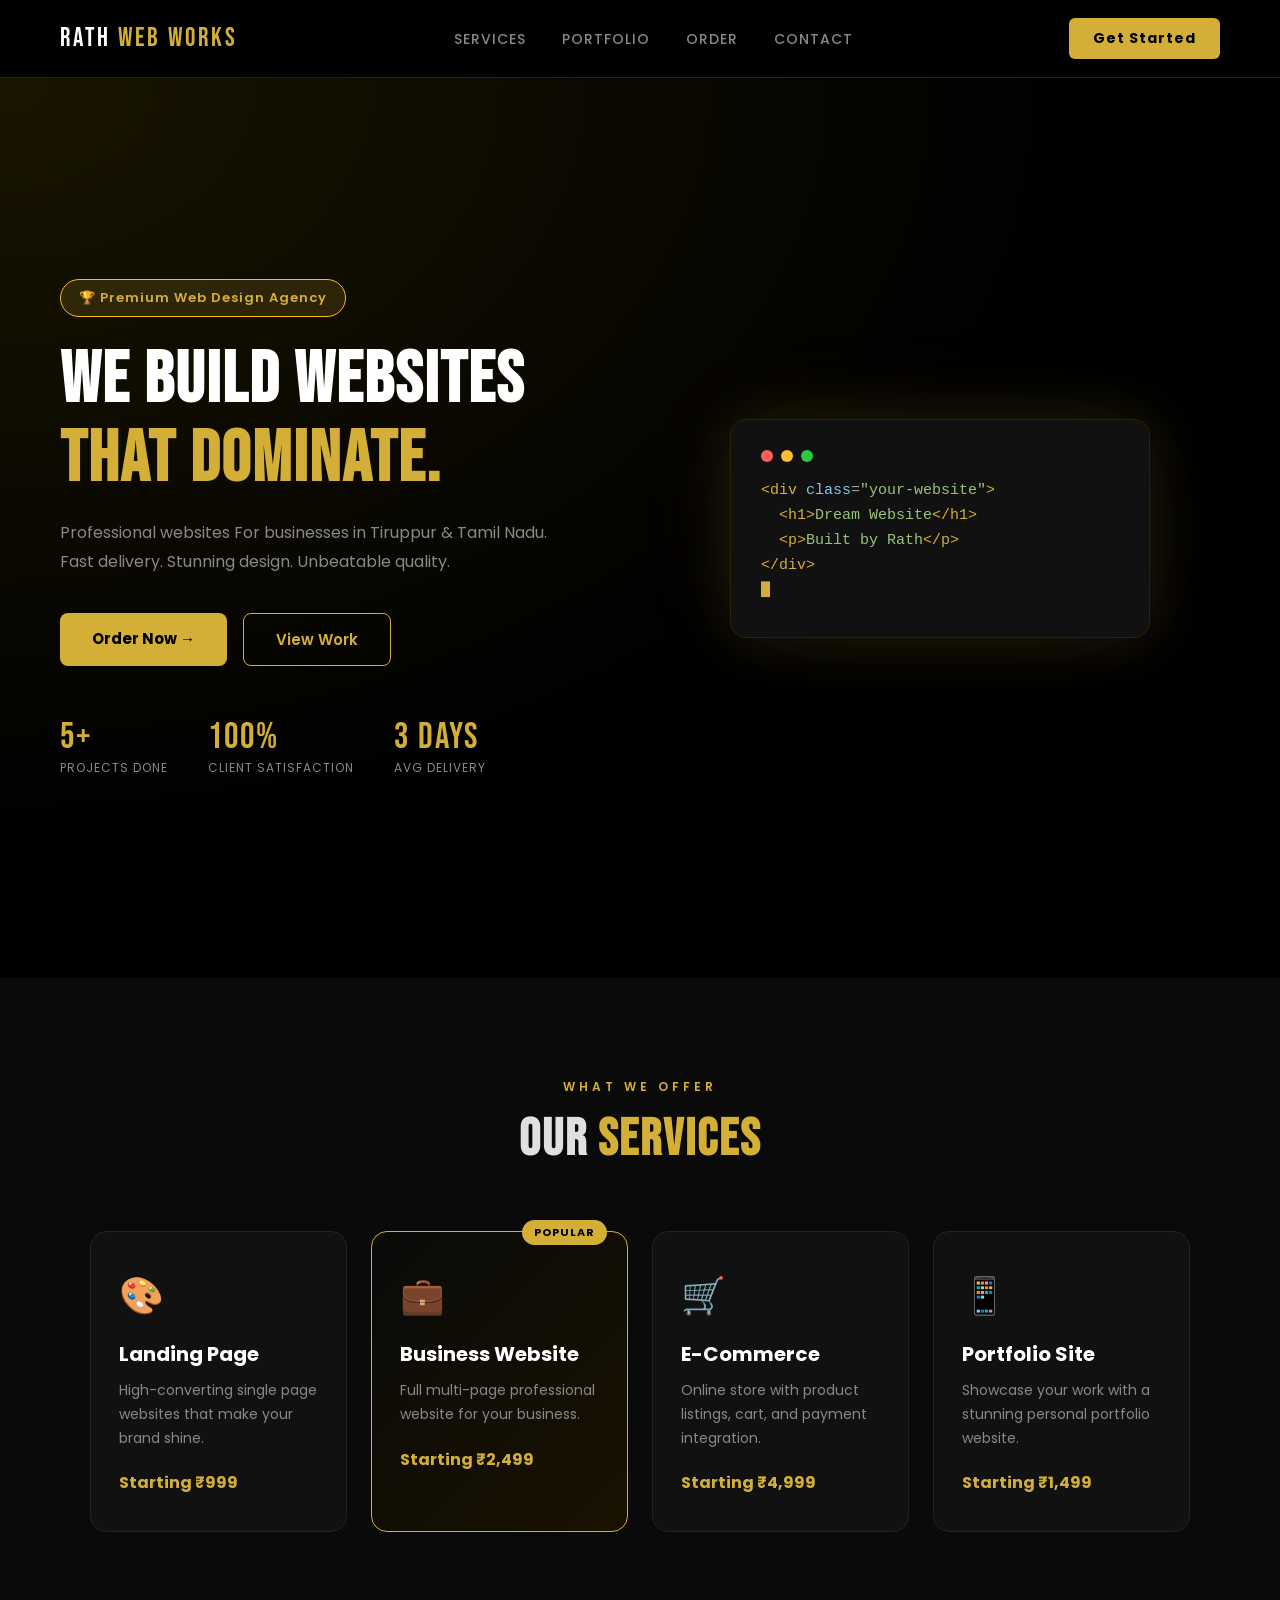
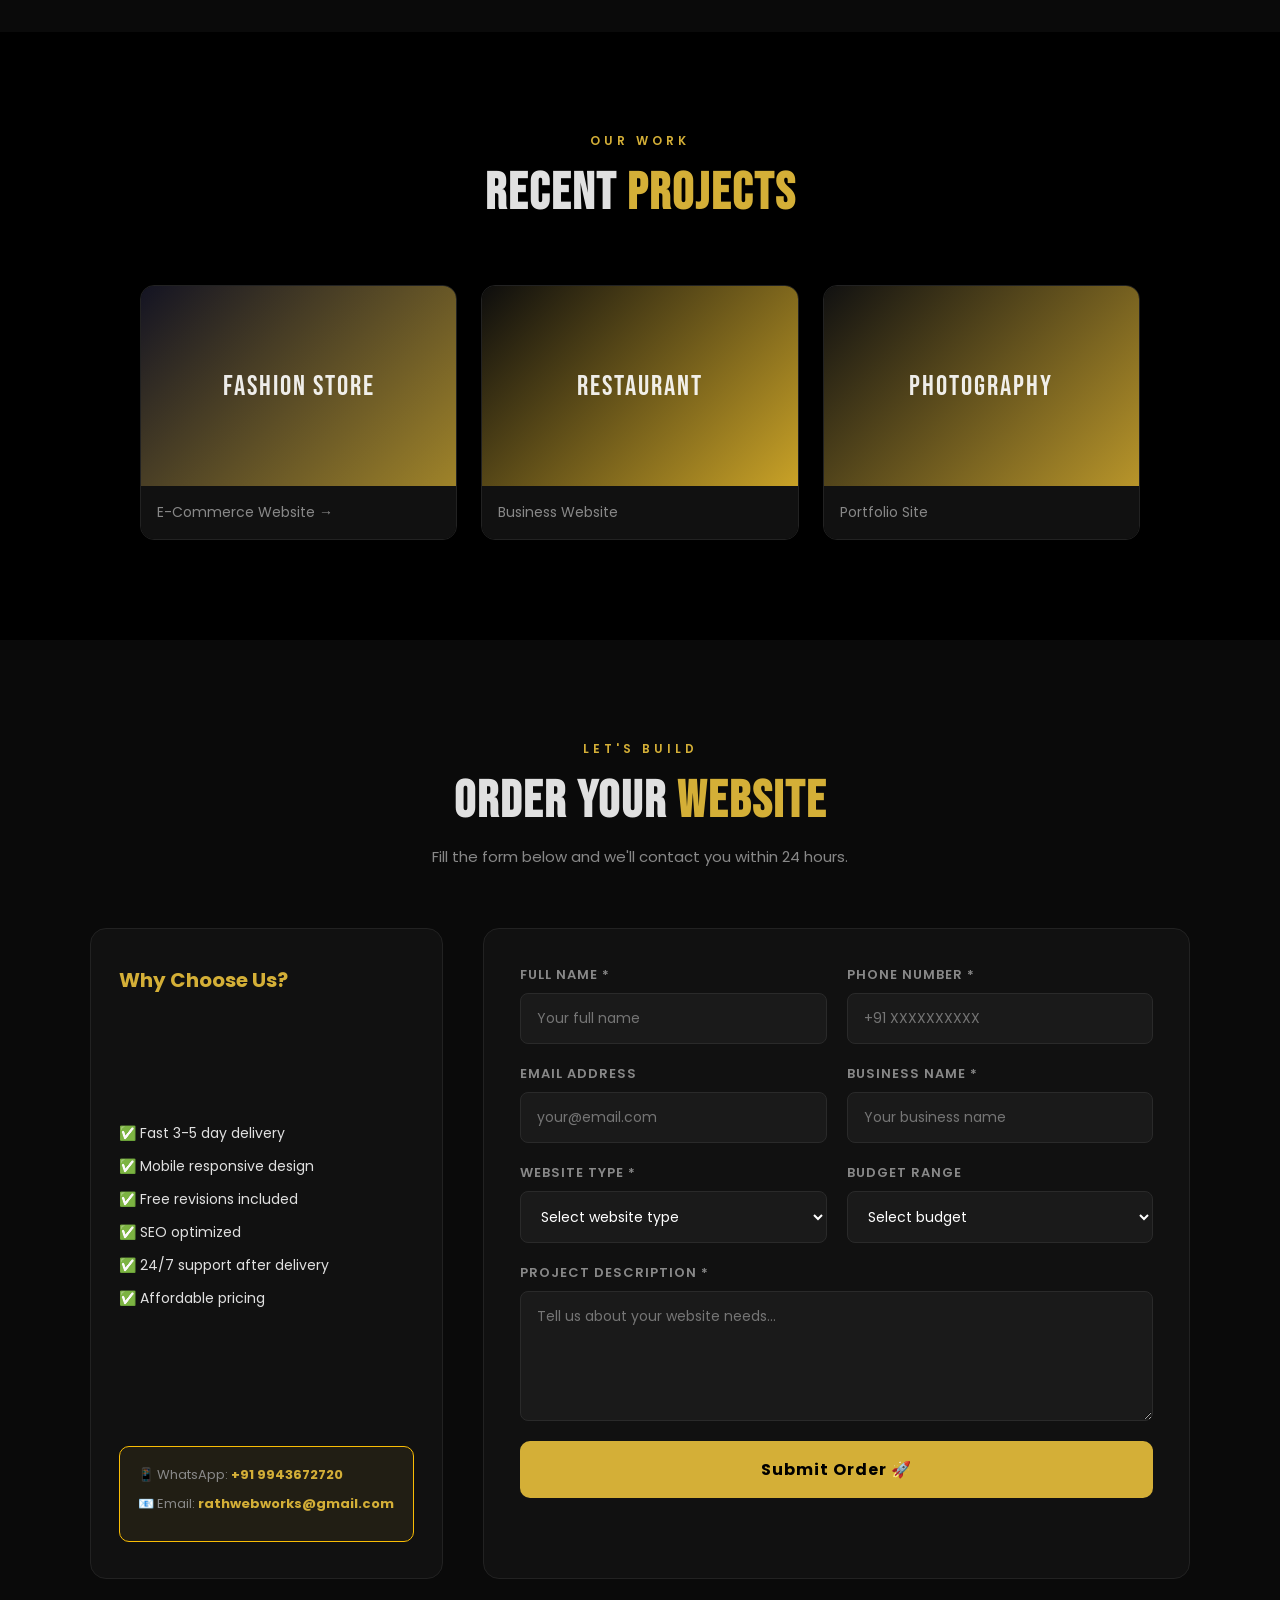
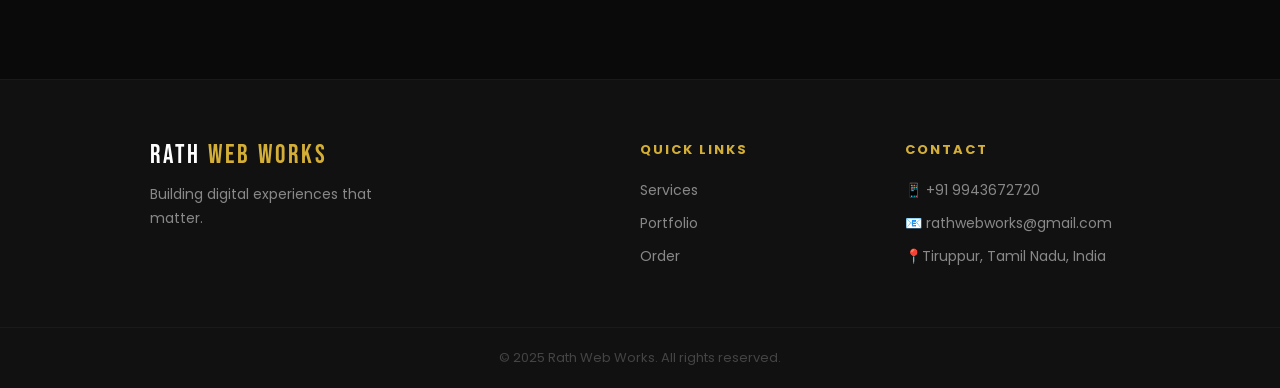
==== index.html @ 753731e2 "Update index.html" ====
<!DOCTYPE html>
<html lang="en">
<head>
  <meta name="google-site-verification" content="m6VVRSz-s6VC1aBS6Huog3nLDxgpA1jxvd_qp8DSPrg" />
  <meta charset="UTF-8">
  <meta name="viewport" content="width=device-width, initial-scale=1.0">
  <title>Rath Web Works
  <meta name="description" content="Rath Web Works - Professional website design and development in Tiruppur, Tamil Nadu. Affordable, fast, custom-built websites for businesses. Order your website today!">
<meta name="keywords" content="website design Tiruppur, web developer Tiruppur, website designer Tamil Nadu, affordable website Tiruppur, business website South India, Rath Web Works">
<meta name="author" content="Rath Web Works">
<meta name="geo.region" content="IN-TN">
<meta name="geo.placename" content="Tiruppur">

<meta property="og:title" content="Rath Web Works - Web Design in Tiruppur">
<meta property="og:description" content="We build stunning, affordable websites for businesses in Tiruppur and across Tamil Nadu.">
<meta property="og:url" content="https://rathwebworks.vercel.app">
<meta property="og:type" content="website">
  </title>
  <link rel="stylesheet" href="style.css">
  <link href="https://fonts.googleapis.com/css2?family=Bebas+Neue&family=Poppins:wght@300;400;600;700&display=swap" rel="stylesheet">
</head>
<body>

  <nav class="navbar">
    <div class="logo">RATH <span>WEB WORKS</span></div>
    <ul class="nav-links">
      <li><a href="#services">Services</a></li>
      <li><a href="#portfolio">Portfolio</a></li>
      <li><a href="#order">Order</a></li>
      <li><a href="#contact">Contact</a></li>
    </ul>
    <a href="#order" class="nav-cta">Get Started</a>
    <div class="hamburger" onclick="toggleMenu()">☰</div>
  </nav>

  <div class="mobile-menu" id="mobileMenu">
    <a href="#services" onclick="toggleMenu()">Services</a>
    <a href="#portfolio" onclick="toggleMenu()">Portfolio</a>
    <a href="#order" onclick="toggleMenu()">Order</a>
    <a href="#contact" onclick="toggleMenu()">Contact</a>
  </div>

  <section class="hero">
    <div class="hero-content">
      <p class="hero-tag">🏆 Premium Web Design Agency</p>
      <h1>We Build Websites<br><span class="gold">That Dominate.</span></h1>
      <p class="hero-sub">Professional websites For businesses in Tiruppur & Tamil Nadu.<br>Fast delivery. Stunning design. Unbeatable quality.</p>
      <div class="hero-btns">
        <a href="#order" class="btn-primary">Order Now →</a>
        <a href="#portfolio" class="btn-secondary">View Work</a>
      </div>
      <div class="hero-stats">
        <div class="stat"><span class="gold">5+</span><p>Projects Done</p></div>
        <div class="stat"><span class="gold">100%</span><p>Client Satisfaction</p></div>
        <div class="stat"><span class="gold">3 Days</span><p>Avg Delivery</p></div>
      </div>
    </div>
    <div class="hero-visual">
      <div class="glow-box">
        <div class="code-mock">
          <div class="dot-row">
            <span class="dot red"></span>
            <span class="dot yellow"></span>
            <span class="dot green"></span>
          </div>
          <p class="code-line"><span class="tag">&lt;div</span> <span class="attr">class</span>=<span class="val">"your-website"</span><span class="tag">&gt;</span></p>
          <p class="code-line">&nbsp;&nbsp;<span class="tag">&lt;h1&gt;</span><span class="val">Dream Website</span><span class="tag">&lt;/h1&gt;</span></p>
          <p class="code-line">&nbsp;&nbsp;<span class="tag">&lt;p&gt;</span><span class="val">Built by Rath</span><span class="tag">&lt;/p&gt;</span></p>
          <p class="code-line"><span class="tag">&lt;/div&gt;</span></p>
          <p class="code-line blink">█</p>
        </div>
      </div>
    </div>
  </section>

  <section class="services" id="services">
    <div class="section-label">WHAT WE OFFER</div>
    <h2>Our <span class="gold">Services</span></h2>
    <div class="services-grid">
      <div class="service-card">
        <div class="service-icon">🎨</div>
        <h3>Landing Page</h3>
        <p>High-converting single page websites that make your brand shine.</p>
        <div class="price">Starting ₹999</div>
      </div>
      <div class="service-card featured">
        <div class="badge">POPULAR</div>
        <div class="service-icon">💼</div>
        <h3>Business Website</h3>
        <p>Full multi-page professional website for your business.</p>
        <div class="price">Starting ₹2,499</div>
      </div>
      <div class="service-card">
        <div class="service-icon">🛒</div>
        <h3>E-Commerce</h3>
        <p>Online store with product listings, cart, and payment integration.</p>
        <div class="price">Starting ₹4,999</div>
      </div>
      <div class="service-card">
        <div class="service-icon">📱</div>
        <h3>Portfolio Site</h3>
        <p>Showcase your work with a stunning personal portfolio website.</p>
        <div class="price">Starting ₹1,499</div>
      </div>
    </div>
  </section>

  <section class="portfolio" id="portfolio">
  <div class="section-label">OUR WORK</div>
  <h2>Recent <span class="gold">Projects</span></h2>
  <div class="portfolio-grid">
    <a href="https://luxe-fashion-demo.vercel.app" target="_blank" class="portfolio-card">
      <div class="p-thumb p-thumb-img" style="background-image: linear-gradient(135deg, rgba(26,26,46,0.75), rgba(212,175,55,0.75)), url('https://images.unsplash.com/photo-1483985988355-763728e1935b?w=500&h=400&fit=crop')">
        <span>Fashion Store</span>
      </div>
      <p>E-Commerce Website →</p>
    </a>
    <div class="portfolio-card">
      <div class="p-thumb" style="background: linear-gradient(135deg, #0d0d0d, #c9a227)"><span>Restaurant</span></div>
      <p>Business Website</p>
    </div>
    <div class="portfolio-card">
      <div class="p-thumb" style="background: linear-gradient(135deg, #111, #b8952a)"><span>Photography</span></div>
      <p>Portfolio Site</p>
    </div>
  </div>
</section>

  <section class="order-section" id="order">
    <div class="section-label">LET'S BUILD</div>
    <h2>Order Your <span class="gold">Website</span></h2>
    <p class="order-sub">Fill the form below and we'll contact you within 24 hours.</p>
    <div class="order-wrapper">
      <div class="order-info">
        <h3>Why Choose Us?</h3>
        <ul>
          <li>✅ Fast 3-5 day delivery</li>
          <li>✅ Mobile responsive design</li>
          <li>✅ Free revisions included</li>
          <li>✅ SEO optimized</li>
          <li>✅ 24/7 support after delivery</li>
          <li>✅ Affordable pricing</li>
        </ul>
        <div class="contact-box">
          <p>📱 WhatsApp: <strong>+91 9943672720</strong></p>
          <p>📧 Email: <strong>rathwebworks@gmail.com</strong></p>
        </div>
      </div>
      <div class="form-box">
        <div class="form-group">
          <label>Full Name *</label>
          <input type="text" id="name" placeholder="Your full name">
        </div>
        <div class="form-group">
          <label>Phone Number *</label>
          <input type="tel" id="phone" placeholder="+91 XXXXXXXXXX">
        </div>
        <div class="form-group">
          <label>Email Address</label>
          <input type="email" id="email" placeholder="your@email.com">
        </div>
        <div class="form-group">
          <label>Business Name *</label>
          <input type="text" id="business" placeholder="Your business name">
        </div>
        <div class="form-group">
          <label>Website Type *</label>
          <select id="type">
            <option value="">Select website type</option>
            <option>Landing Page - ₹999</option>
            <option>Business Website - ₹2,499</option>
            <option>E-Commerce Store - ₹4,999</option>
            <option>Portfolio Website - ₹1,499</option>
            <option>Custom Project</option>
          </select>
        </div>
        <div class="form-group">
          <label>Budget Range</label>
          <select id="budget">
            <option value="">Select budget</option>
            <option>Under ₹1,000</option>
            <option>₹1,000 - ₹3,000</option>
            <option>₹3,000 - ₹5,000</option>
            <option>₹5,000+</option>
          </select>
        </div>
        <div class="form-group full">
          <label>Project Description *</label>
          <textarea id="desc" placeholder="Tell us about your website needs..."></textarea>
        </div>
        <button class="submit-btn" onclick="submitOrder()">Submit Order 🚀</button>
        <div id="success-msg" class="success-msg"></div>
      </div>
    </div>
  </section>

  <footer id="contact">
    <div class="footer-top">
      <div class="footer-brand">
        <div class="logo">RATH <span>WEB WORKS</span></div>
        <p>Building digital experiences that matter.</p>
      </div>
      <div class="footer-links">
        <h4>Quick Links</h4>
        <a href="#services">Services</a>
        <a href="#portfolio">Portfolio</a>
        <a href="#order">Order</a>
      </div>
      <div class="footer-contact">
        <h4>Contact</h4>
        <p>📱 +91 9943672720</p>
        <p>📧 rathwebworks@gmail.com</p>
        <p>📍Tiruppur, Tamil Nadu, India</p>
      </div>
    </div>
    <div class="footer-bottom">
      <p>© 2025 Rath Web Works. All rights reserved.</p>
    </div>
  </footer>

  <script src="script.js"></script>
</body>
</html>
---- style.css ----
* {
  margin: 0;
  padding: 0;
  box-sizing: border-box;
}

:root {
  --gold: #D4AF37;
  --gold-light: #f0d060;
  --gold-dark: #fabd05;
  --black: #000000;
  --black2: #0a0a0a;
  --black3: #111111;
  --black4: #1a1a1a;
  --text: #e0e0e0;
  --text-muted: #888;
}

html { scroll-behavior: smooth; }

body {
  font-family: 'Poppins', sans-serif;
  background: var(--black);
  color: var(--text);
  overflow-x: hidden;
}

.gold { color: var(--gold); }

.navbar {
  display: flex;
  justify-content: space-between;
  align-items: center;
  padding: 18px 60px;
  background: rgba(0,0,0,0.95);
  border-bottom: 1px solid #222;
  position: sticky;
  top: 0;
  z-index: 1000;
  backdrop-filter: blur(10px);
}

.logo {
  font-family: 'Bebas Neue', cursive;
  font-size: 26px;
  letter-spacing: 3px;
  color: #fff;
}

.logo span { color: var(--gold); }

.nav-links {
  display: flex;
  list-style: none;
  gap: 36px;
}

.nav-links a {
  color: var(--text-muted);
  text-decoration: none;
  font-size: 14px;
  font-weight: 500;
  letter-spacing: 1px;
  text-transform: uppercase;
  transition: color 0.3s;
}

.nav-links a:hover { color: var(--gold); }

.nav-cta {
  background: var(--gold);
  color: #000;
  padding: 10px 24px;
  border-radius: 6px;
  text-decoration: none;
  font-weight: 700;
  font-size: 14px;
  letter-spacing: 1px;
  transition: background 0.3s, transform 0.2s;
}

.nav-cta:hover {
  background: var(--gold-light);
  transform: translateY(-2px);
}

.hamburger {
  display: none;
  font-size: 26px;
  cursor: pointer;
  color: var(--gold);
}

.mobile-menu {
  display: none;
  flex-direction: column;
  background: var(--black3);
  border-bottom: 1px solid #222;
}

.mobile-menu a {
  padding: 16px 30px;
  color: var(--text);
  text-decoration: none;
  border-bottom: 1px solid #222;
  font-weight: 500;
  transition: color 0.3s;
}

.mobile-menu a:hover { color: var(--gold); }
.mobile-menu.open { display: flex; }

.hero {
  min-height: 100vh;
  display: flex;
  align-items: center;
  justify-content: space-between;
  padding: 80px 60px;
  background: radial-gradient(ellipse at top left, #1a1500 0%, #000 60%);
  gap: 40px;
}

.hero-content {
  flex: 1;
  max-width: 600px;
}

.hero-tag {
  display: inline-block;
  background: rgba(212,175,55,0.15);
  border: 1px solid var(--gold-dark);
  color: var(--gold);
  padding: 8px 18px;
  border-radius: 50px;
  font-size: 13px;
  font-weight: 600;
  letter-spacing: 1px;
  margin-bottom: 24px;
}

.hero h1 {
  font-family: 'Bebas Neue', cursive;
  font-size: 72px;
  line-height: 1.1;
  letter-spacing: 2px;
  margin-bottom: 20px;
  color: #fff;
}

.hero-sub {
  font-size: 16px;
  color: var(--text-muted);
  line-height: 1.8;
  margin-bottom: 36px;
}

.hero-btns {
  display: flex;
  gap: 16px;
  margin-bottom: 50px;
  flex-wrap: wrap;
}

.btn-primary {
  background: var(--gold);
  color: #000;
  padding: 14px 32px;
  border-radius: 8px;
  text-decoration: none;
  font-weight: 700;
  font-size: 15px;
  transition: background 0.3s, transform 0.2s;
}

.btn-primary:hover {
  background: var(--gold-light);
  transform: translateY(-3px);
}

.btn-secondary {
  border: 1px solid var(--gold);
  color: var(--gold);
  padding: 14px 32px;
  border-radius: 8px;
  text-decoration: none;
  font-weight: 600;
  font-size: 15px;
  transition: background 0.3s, color 0.3s;
}

.btn-secondary:hover {
  background: var(--gold);
  color: #000;
}

.hero-stats {
  display: flex;
  gap: 40px;
}

.stat span {
  font-family: 'Bebas Neue', cursive;
  font-size: 36px;
  letter-spacing: 2px;
  display: block;
}

.stat p {
  font-size: 12px;
  color: var(--text-muted);
  text-transform: uppercase;
  letter-spacing: 1px;
}

.hero-visual {
  flex: 1;
  display: flex;
  justify-content: center;
  align-items: center;
}

.glow-box {
  background: var(--black3);
  border: 1px solid #2a2200;
  border-radius: 16px;
  padding: 30px;
  box-shadow: 0 0 60px rgba(212,175,55,0.15), 0 0 120px rgba(212,175,55,0.05);
  width: 100%;
  max-width: 420px;
}

.dot-row {
  display: flex;
  gap: 8px;
  margin-bottom: 20px;
}

.dot { width: 12px; height: 12px; border-radius: 50%; }
.dot.red { background: #ff5f57; }
.dot.yellow { background: #febc2e; }
.dot.green { background: #28c840; }

.code-line {
  font-family: 'Courier New', monospace;
  font-size: 15px;
  margin: 8px 0;
  color: #aaa;
}

.tag { color: var(--gold); }
.attr { color: #7ec8e3; }
.val { color: #98c379; }

.blink {
  color: var(--gold);
  animation: blink 1s infinite;
}

@keyframes blink {
  0%, 100% { opacity: 1; }
  50% { opacity: 0; }
}

.section-label {
  font-size: 12px;
  letter-spacing: 4px;
  color: var(--gold);
  text-transform: uppercase;
  margin-bottom: 12px;
  font-weight: 600;
}

.services {
  padding: 100px 60px;
  background: var(--black2);
  text-align: center;
}

.services h2 {
  font-family: 'Bebas Neue', cursive;
  font-size: 52px;
  letter-spacing: 2px;
  margin-bottom: 60px;
}

.services-grid {
  display: grid;
  grid-template-columns: repeat(auto-fit, minmax(240px, 1fr));
  gap: 24px;
  max-width: 1100px;
  margin: 0 auto;
}

.service-card {
  background: var(--black3);
  border: 1px solid #222;
  border-radius: 16px;
  padding: 36px 28px;
  text-align: left;
  position: relative;
  transition: border-color 0.3s, transform 0.3s;
}

.service-card:hover {
  border-color: var(--gold-dark);
  transform: translateY(-6px);
}

.service-card.featured {
  border-color: var(--gold);
  background: linear-gradient(135deg, #0a0a0a, #1a1200);
}

.badge {
  position: absolute;
  top: -12px;
  right: 20px;
  background: var(--gold);
  color: #000;
  font-size: 11px;
  font-weight: 700;
  padding: 4px 12px;
  border-radius: 50px;
  letter-spacing: 1px;
}

.service-icon { font-size: 36px; margin-bottom: 16px; }

.service-card h3 {
  font-size: 20px;
  font-weight: 700;
  margin-bottom: 10px;
  color: #fff;
}

.service-card p {
  font-size: 14px;
  color: var(--text-muted);
  line-height: 1.7;
  margin-bottom: 20px;
}

.price { color: var(--gold); font-weight: 700; font-size: 16px; }

.portfolio {
  padding: 100px 60px;
  background: var(--black);
  text-align: center;
}

.portfolio h2 {
  font-family: 'Bebas Neue', cursive;
  font-size: 52px;
  letter-spacing: 2px;
  margin-bottom: 60px;
}

.portfolio-grid {
  display: grid;
  grid-template-columns: repeat(auto-fit, minmax(280px, 1fr));
  gap: 24px;
  max-width: 1000px;
  margin: 0 auto;
}

.portfolio-card {
  border-radius: 14px;
  overflow: hidden;
  border: 1px solid #222;
  transition: transform 0.3s, border-color 0.3s;
  text-decoration: none;
  display: block;
}

.portfolio-card:hover {
  transform: translateY(-6px);
  border-color: var(--gold-dark);
}

.p-thumb {
  height: 200px;
  display: flex;
  align-items: center;
  justify-content: center;
}

.p-thumb span {
  font-family: 'Bebas Neue', cursive;
  font-size: 28px;
  letter-spacing: 2px;
  color: rgba(255,255,255,0.9);
}

.portfolio-card p {
  padding: 16px;
  background: var(--black3);
  font-size: 14px;
  color: var(--text-muted);
  text-align: left;
}

.order-section {
  padding: 100px 60px;
  background: var(--black2);
  text-align: center;
}

.order-section h2 {
  font-family: 'Bebas Neue', cursive;
  font-size: 52px;
  letter-spacing: 2px;
  margin-bottom: 12px;
}

.order-sub {
  color: var(--text-muted);
  margin-bottom: 60px;
  font-size: 15px;
}

.order-wrapper {
  display: grid;
  grid-template-columns: 1fr 2fr;
  gap: 40px;
  max-width: 1100px;
  margin: 0 auto;
  text-align: left;
}

.order-info {
  background: var(--black3);
  border: 1px solid #222;
  border-radius: 16px;
  padding: 36px 28px;
  display: flex;
  flex-direction: column;
  justify-content: space-between;
}

.order-info h3 {
  font-size: 20px;
  font-weight: 700;
  color: var(--gold);
  margin-bottom: 20px;
}

.order-info ul {
  list-style: none;
  display: flex;
  flex-direction: column;
  gap: 12px;
  margin-bottom: 30px;
}

.order-info ul li { font-size: 14px; color: var(--text); }

.contact-box {
  background: rgba(212,175,55,0.08);
  border: 1px solid var(--gold-dark);
  border-radius: 10px;
  padding: 18px;
  width: 100%
  box-sizing:border-box;
}

.contact-box p { font-size: 13px; color: var(--text-muted); margin-bottom: 9px; display: block;}
.contact-box strong { color: var(--gold); }

.form-box {
  background: var(--black3);
  border: 1px solid #222;
  border-radius: 16px;
  padding: 36px;
  display: grid;
  grid-template-columns: 1fr 1fr;
  gap: 20px;
}

.form-group { display: flex; flex-direction: column; gap: 8px; }
.form-group.full { grid-column: 1 / -1; }

.form-group label {
  font-size: 13px;
  font-weight: 600;
  color: var(--text-muted);
  text-transform: uppercase;
  letter-spacing: 1px;
}

.form-group input,
.form-group select,
.form-group textarea {
  background: var(--black4);
  border: 1px solid #2a2a2a;
  border-radius: 8px;
  padding: 14px 16px;
  color: #fff;
  font-size: 14px;
  font-family: 'Poppins', sans-serif;
  outline: none;
  transition: border-color 0.3s;
}

.form-group input:focus,
.form-group select:focus,
.form-group textarea:focus { border-color: var(--gold); }

.form-group select option { background: var(--black4); }
.form-group textarea { height: 130px; resize: vertical; }

.submit-btn {
  grid-column: 1 / -1;
  background: var(--gold);
  color: #000;
  border: none;
  padding: 16px;
  border-radius: 10px;
  font-size: 16px;
  font-weight: 700;
  cursor: pointer;
  letter-spacing: 1px;
  transition: background 0.3s, transform 0.2s;
  font-family: 'Poppins', sans-serif;
}

.submit-btn:hover {
  background: var(--gold-light);
  transform: translateY(-2px);
}

.success-msg {
  grid-column: 1 / -1;
  text-align: center;
  font-size: 15px;
  font-weight: 600;
  min-height: 24px;
}

footer { background: var(--black3); border-top: 1px solid #1a1a1a; }

.footer-top {
  display: grid;
  grid-template-columns: 2fr 1fr 1fr;
  gap: 40px;
  padding: 60px;
  max-width: 1100px;
  margin: 0 auto;
}

.footer-brand p {
  color: var(--text-muted);
  font-size: 14px;
  margin-top: 12px;
  max-width: 260px;
  line-height: 1.7;
}

.footer-links, .footer-contact { display: flex; flex-direction: column; gap: 12px; }

.footer-links h4, .footer-contact h4 {
  color: var(--gold);
  font-size: 13px;
  letter-spacing: 2px;
  text-transform: uppercase;
  margin-bottom: 8px;
}

.footer-links a {
  color: var(--text-muted);
  text-decoration: none;
  font-size: 14px;
  transition: color 0.3s;
}

.footer-links a:hover { color: var(--gold); }
.footer-contact p { color: var(--text-muted); font-size: 14px; }

.footer-bottom {
  text-align: center;
  padding: 20px;
  border-top: 1px solid #1a1a1a;
  color: #444;
  font-size: 13px;
}

@media (max-width: 900px) {
  .navbar { padding: 16px 24px; }
  .nav-links, .nav-cta { display: none; }
  .hamburger { display: block; }

  .hero { flex-direction: column; padding: 60px 24px; text-align: center; }
  .hero h1 { font-size: 52px; }
  .hero-btns { justify-content: center; }
  .hero-stats { justify-content: center; }
  .hero-visual { width: 100%; }

  .services, .portfolio, .order-section { padding: 70px 24px; }
  .order-wrapper { grid-template-columns: 1fr; }
  .form-box { grid-template-columns: 1fr; padding: 24px; }
  .form-group.full { grid-column: 1; }
  .submit-btn { grid-column: 1; }
  .success-msg { grid-column: 1; }
  .footer-top { grid-template-columns: 1fr; padding: 40px 24px; }
}
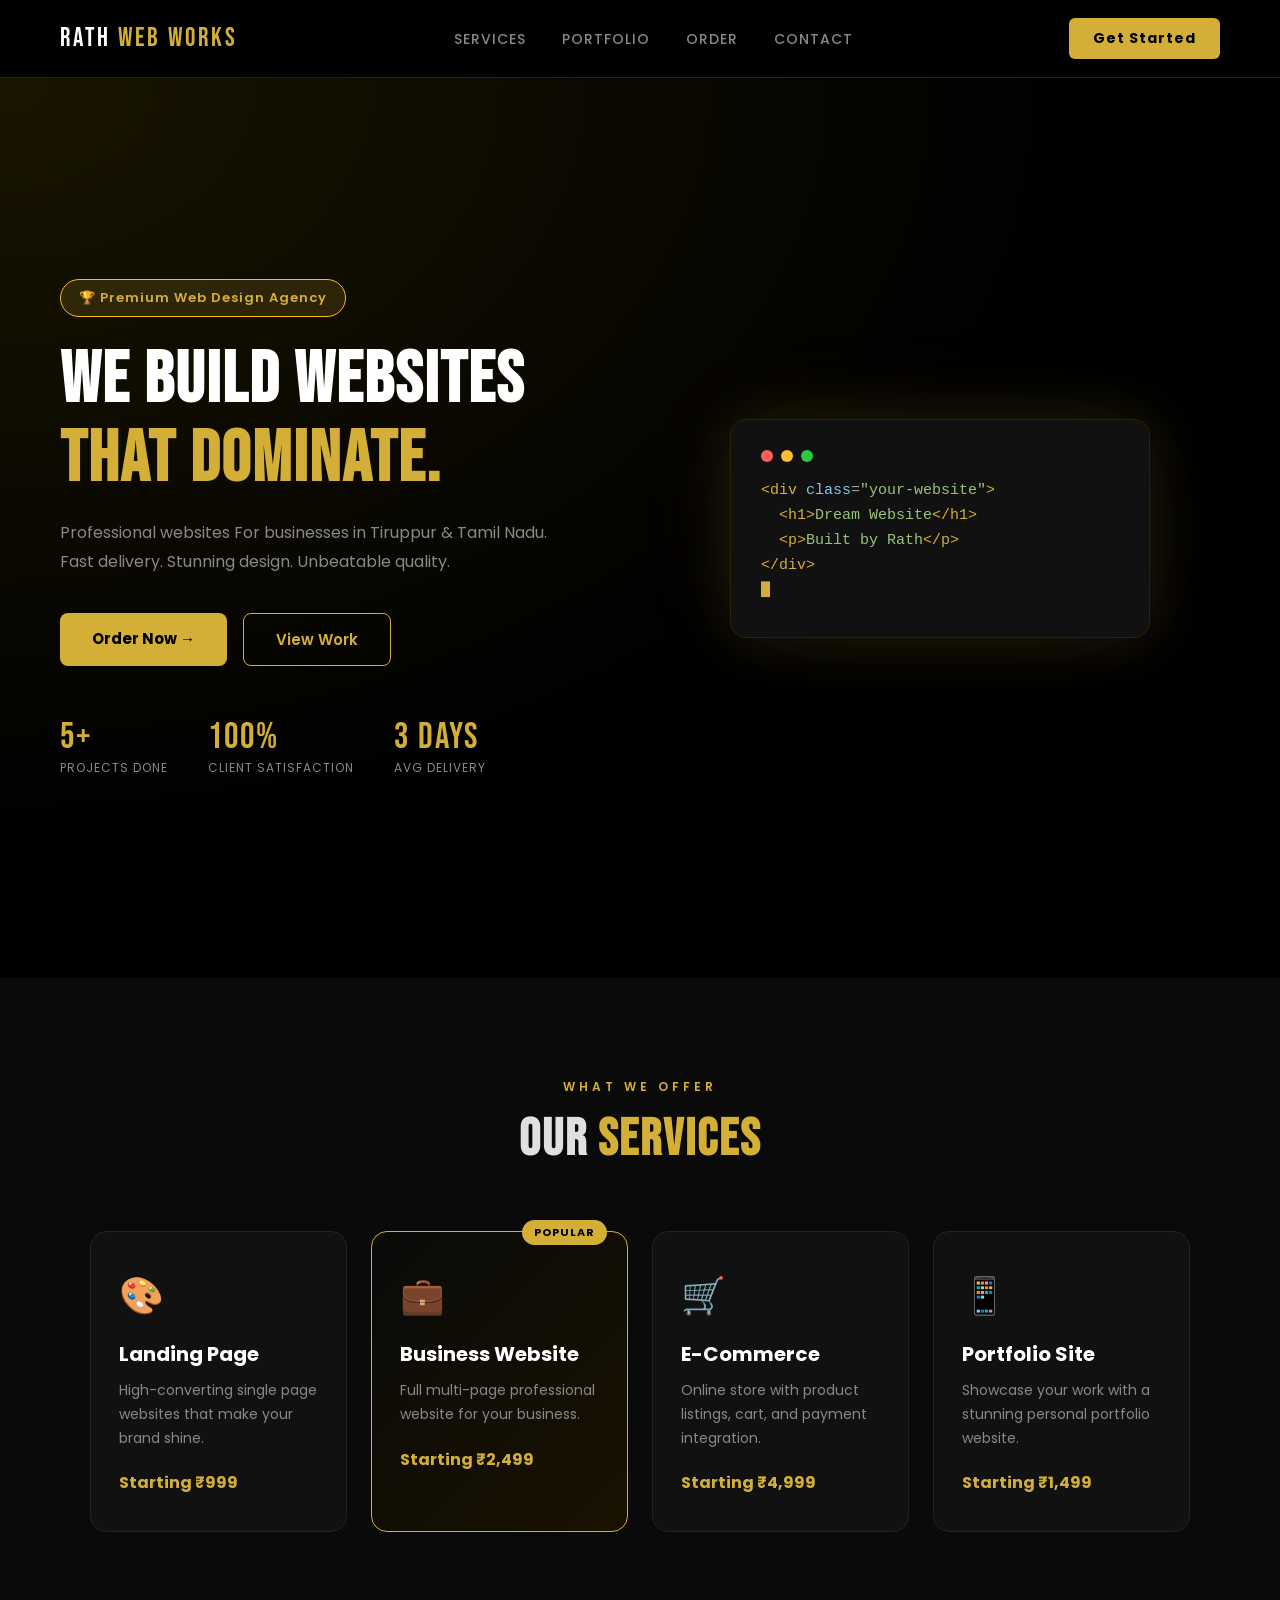
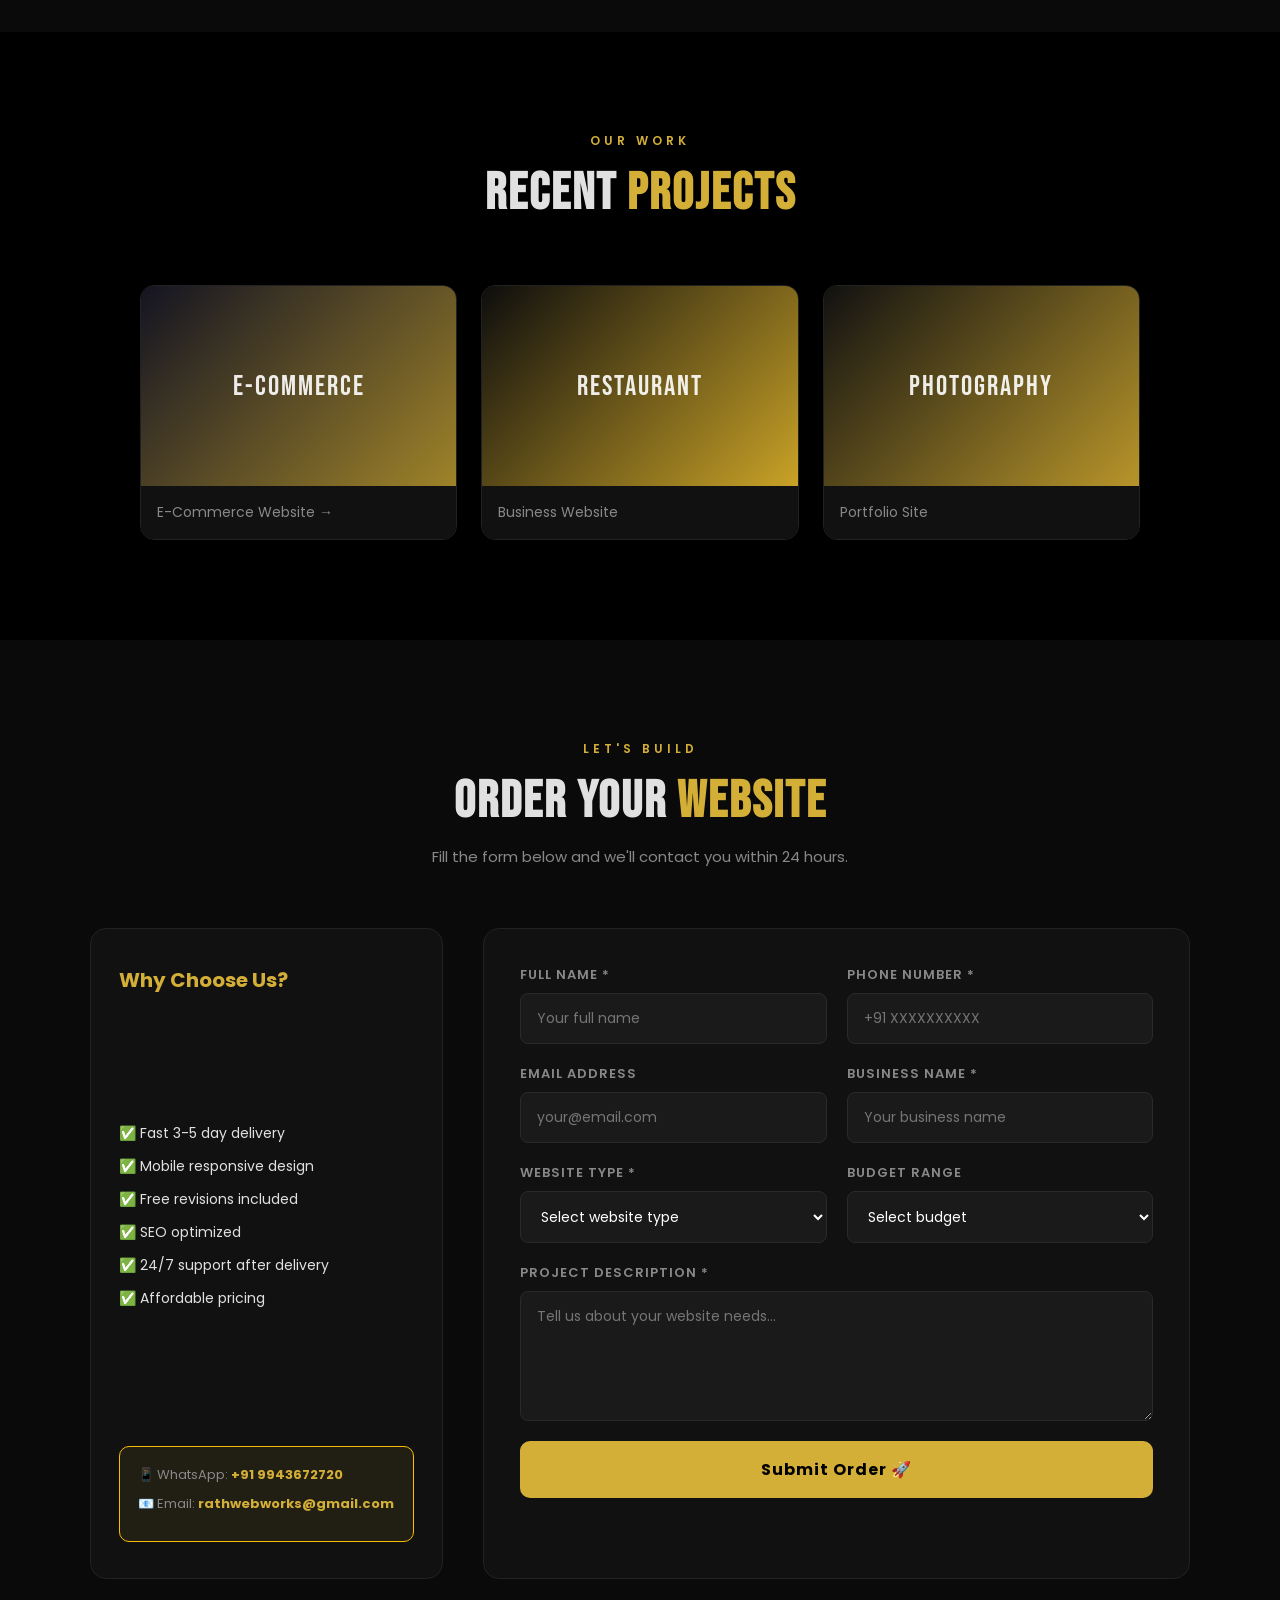
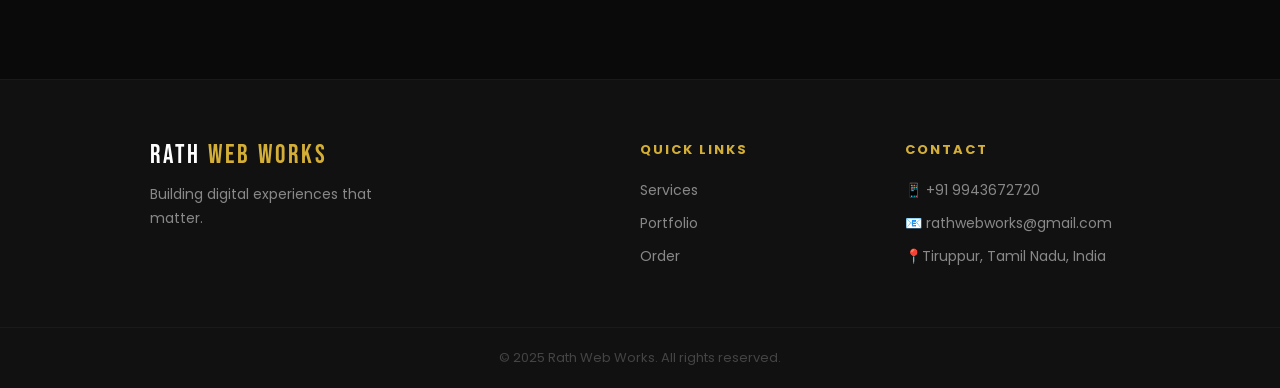
==== commit 55dbfe26: "Update index.html" ====
--- a/index.html
+++ b/index.html
@@ -110,8 +110,8 @@
   <h2>Recent <span class="gold">Projects</span></h2>
   <div class="portfolio-grid">
     <a href="https://luxe-fashion-demo.vercel.app" target="_blank" class="portfolio-card">
-      <div class="p-thumb p-thumb-img" style="background-image: linear-gradient(135deg, rgba(26,26,46,0.75), rgba(212,175,55,0.75)), url('https://images.unsplash.com/photo-1483985988355-763728e1935b?w=500&h=400&fit=crop')">
-        <span>Fashion Store</span>
+      <div class="p-thumb p-thumb-img" style="background-image: linear-gradient(135deg, rgba(26,26,46,0.75), rgba(212,175,55,0.75))">
+        <span>E-Commerce</span>
       </div>
       <p>E-Commerce Website →</p>
     </a>
--- a/style.css
+++ b/style.css
@@ -382,6 +382,8 @@
   display: flex;
   align-items: center;
   justify-content: center;
+  background-size: cover
+  background-position: center
 }
 
 .p-thumb span {
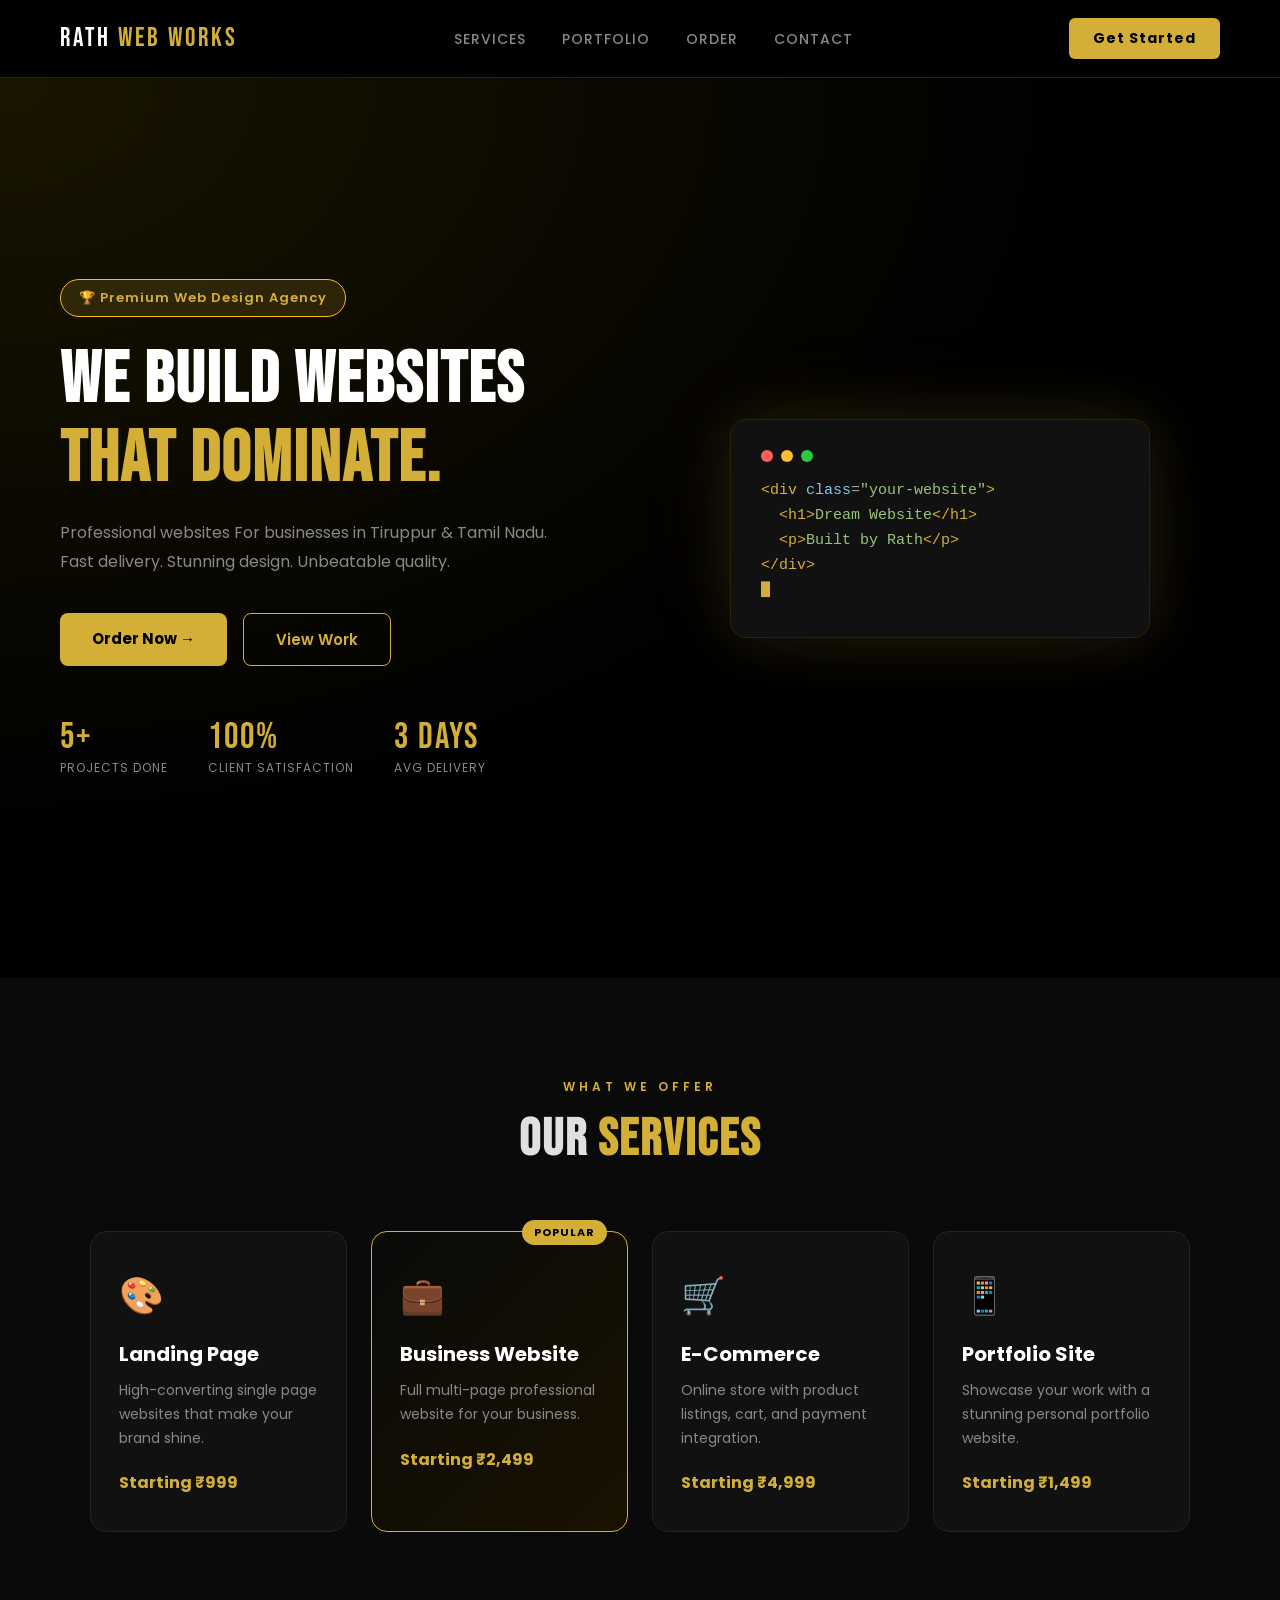
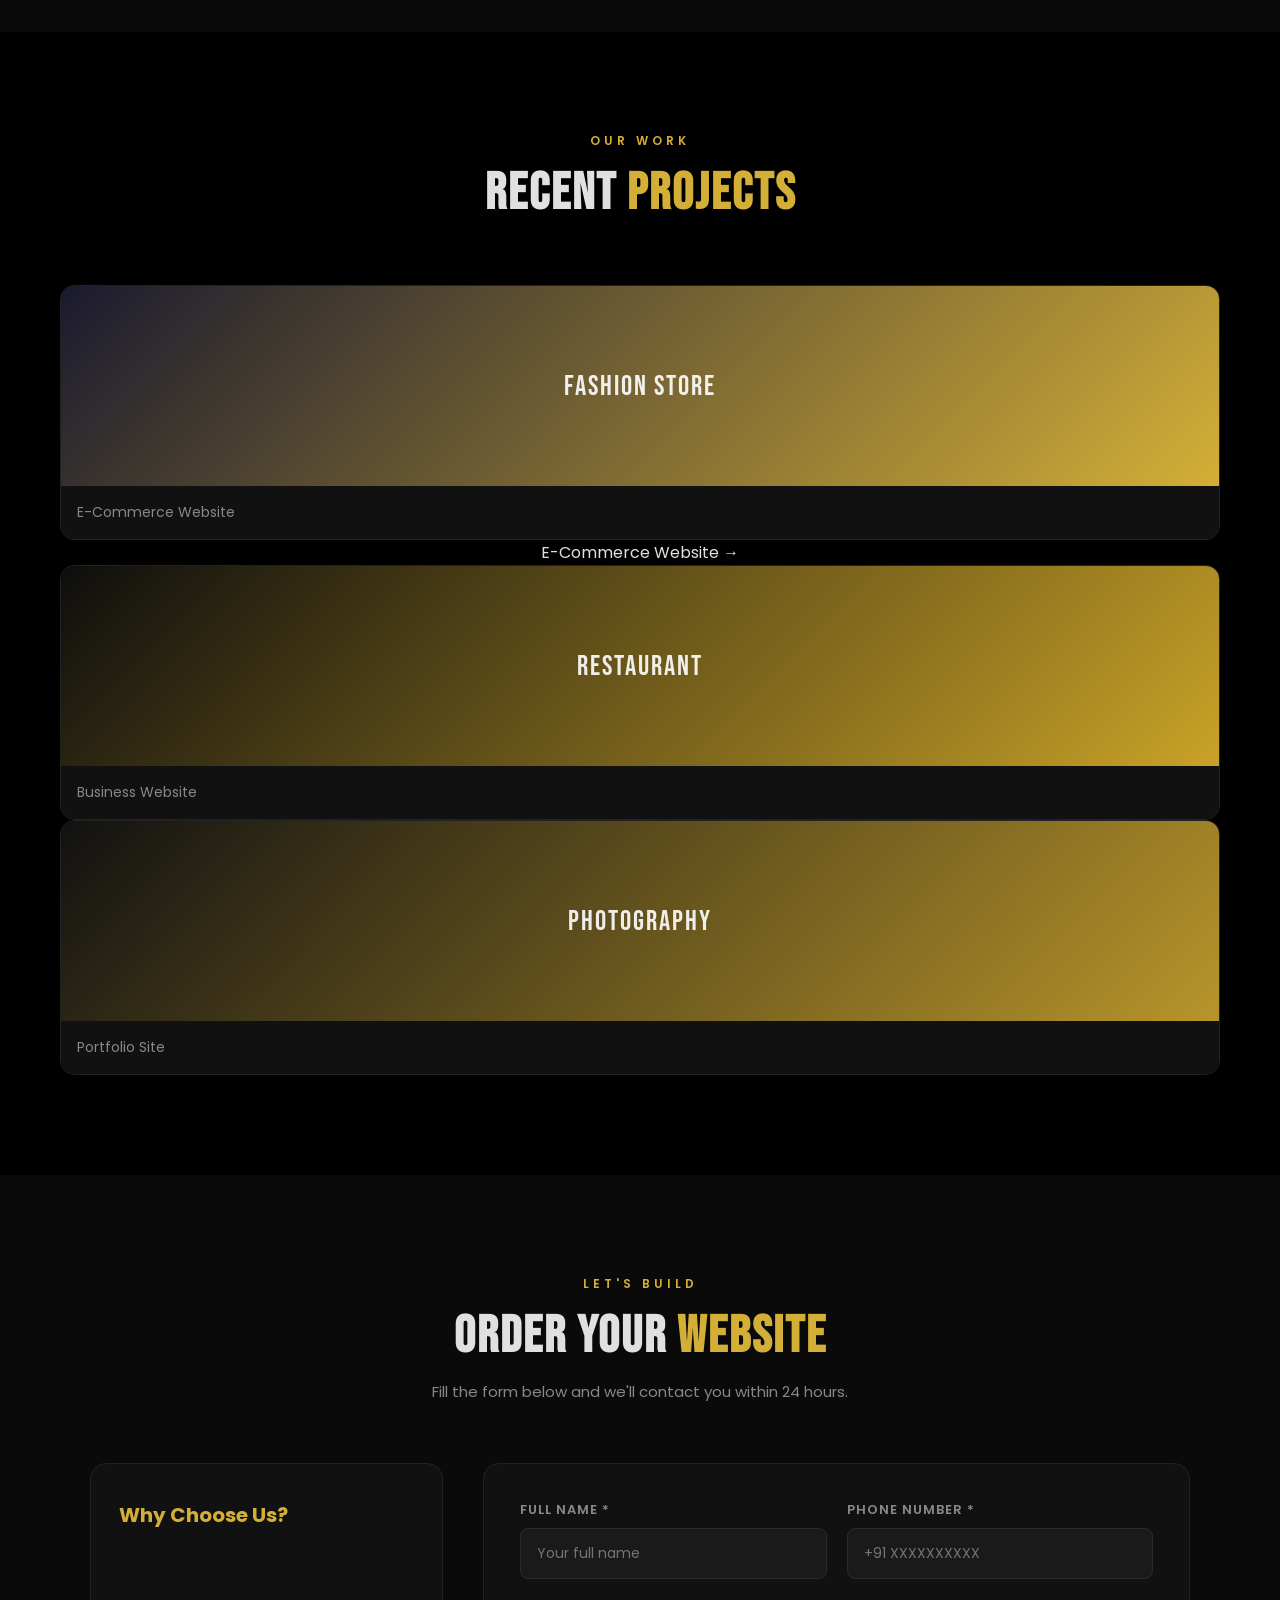
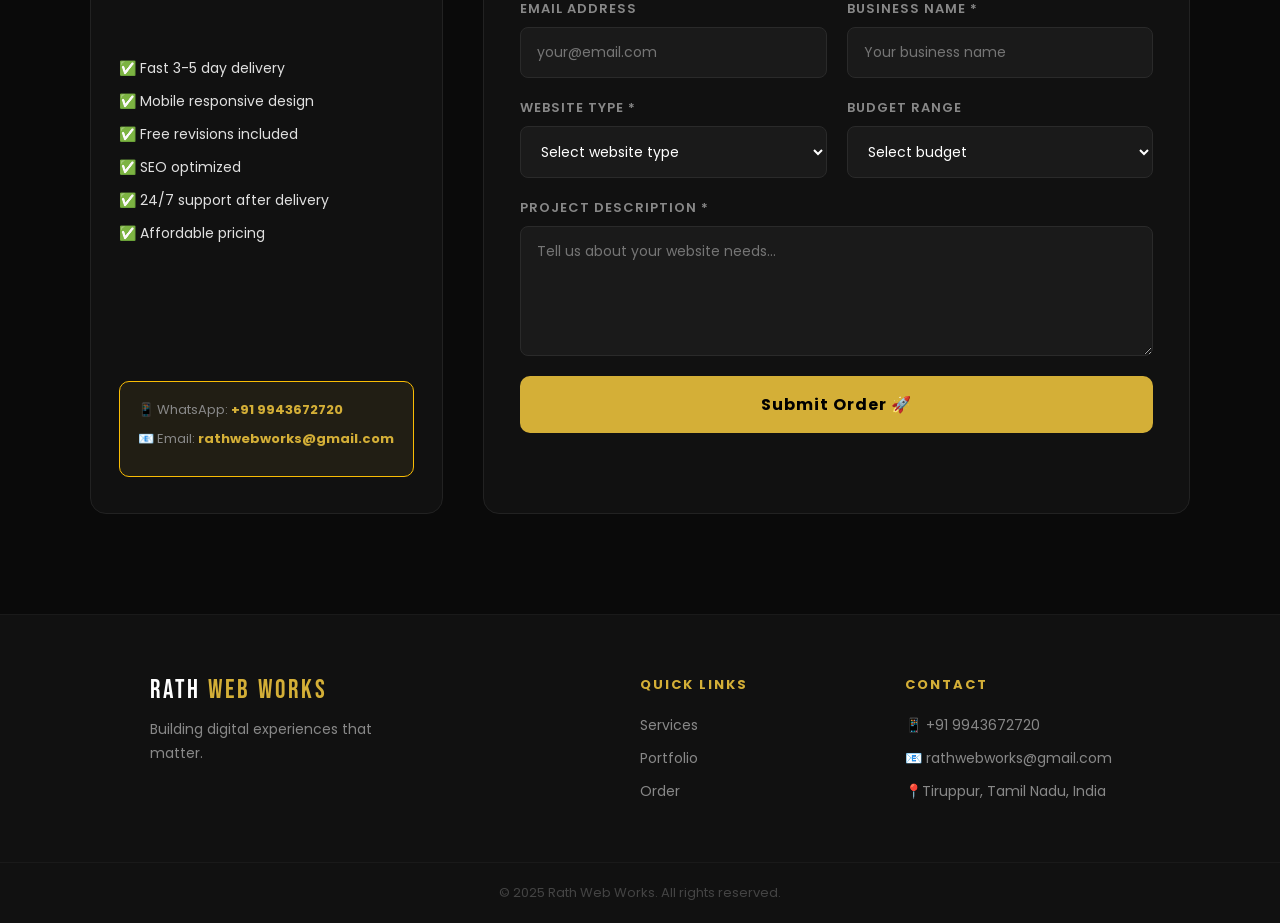
==== commit b2fd429c: "Update index.html" ====
--- a/index.html
+++ b/index.html
@@ -108,11 +108,10 @@
   <section class="portfolio" id="portfolio">
   <div class="section-label">OUR WORK</div>
   <h2>Recent <span class="gold">Projects</span></h2>
-  <div class="portfolio-grid">
-    <a href="https://luxe-fashion-demo.vercel.app" target="_blank" class="portfolio-card">
-      <div class="p-thumb p-thumb-img" style="background-image: linear-gradient(135deg, rgba(26,26,46,0.75), rgba(212,175,55,0.75))">
-        <span>E-Commerce</span>
-      </div>
+  <div class="portfolio-card">
+  <div class="p-thumb" style="background: linear-gradient(135deg, #1a1a2e, #D4AF37)"><span>Fashion Store</span></div>
+  <p>E-Commerce Website</p>
+</div>
       <p>E-Commerce Website →</p>
     </a>
     <div class="portfolio-card">
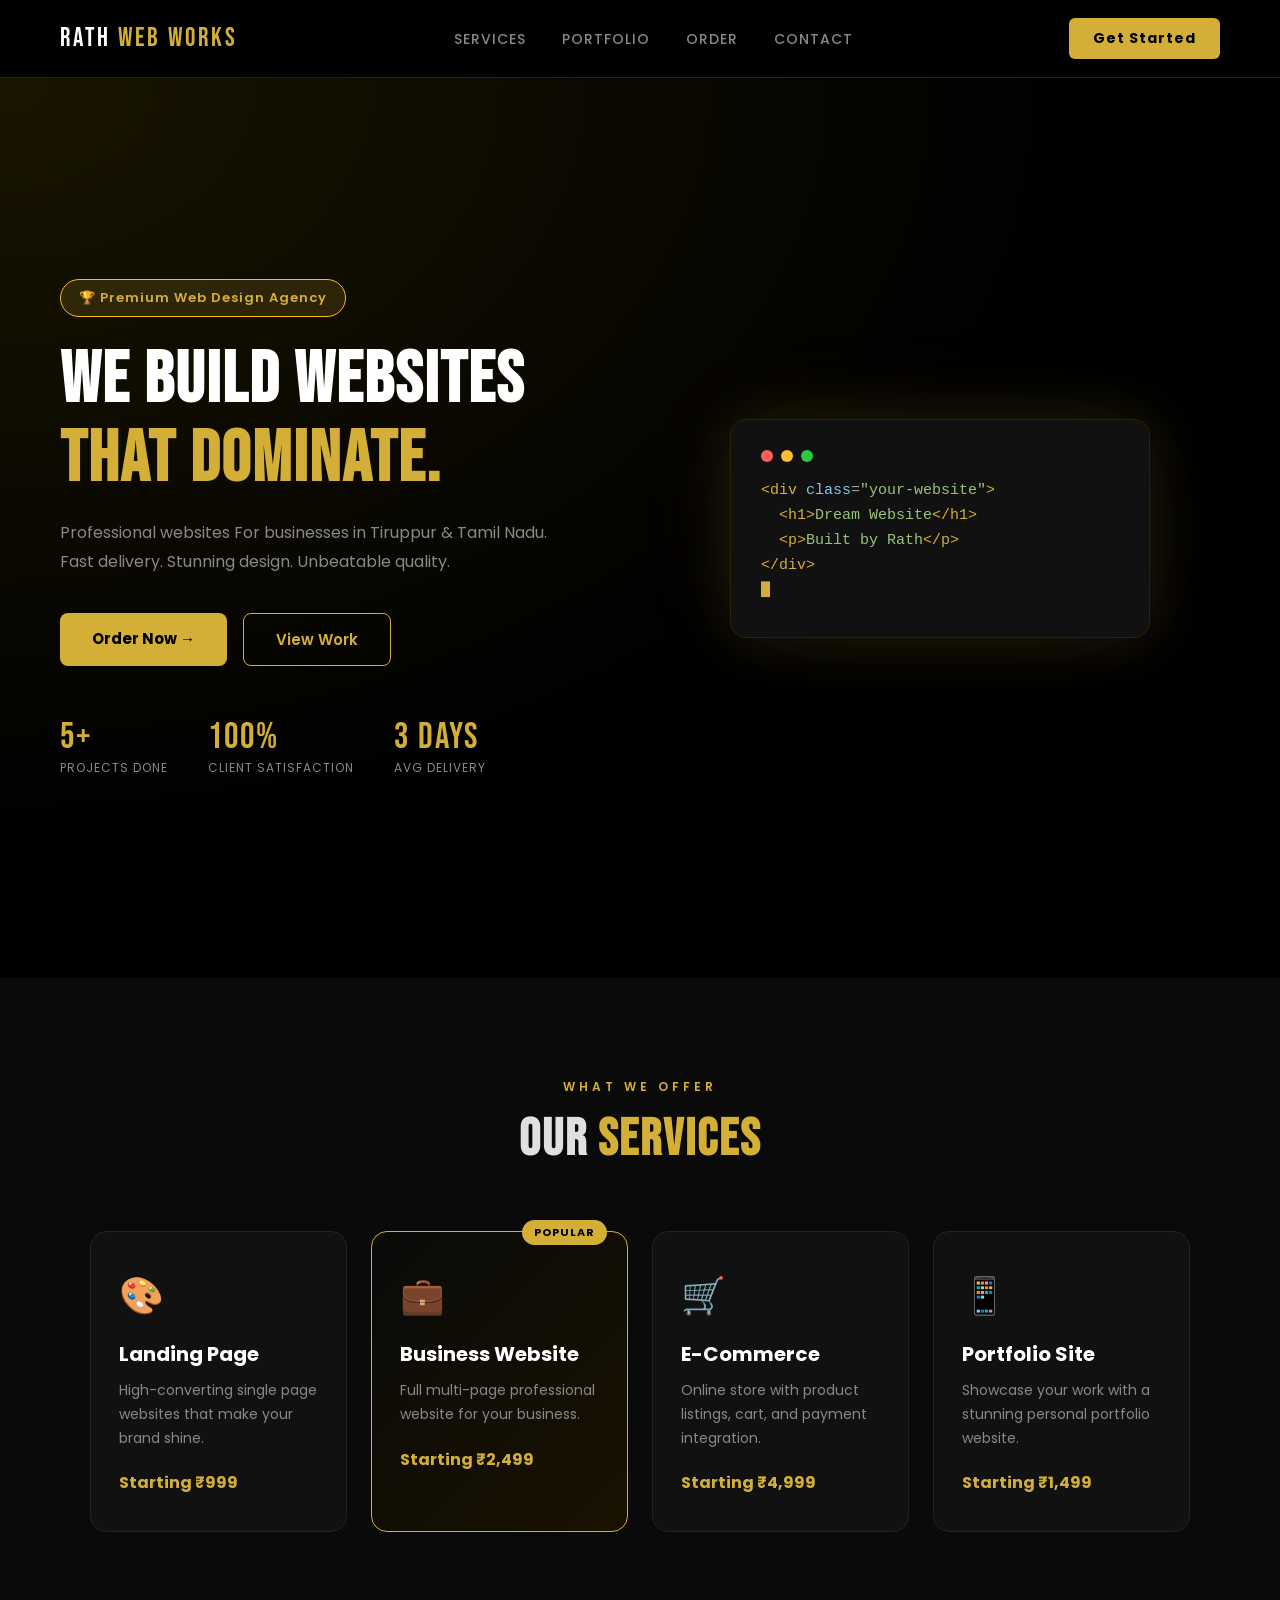
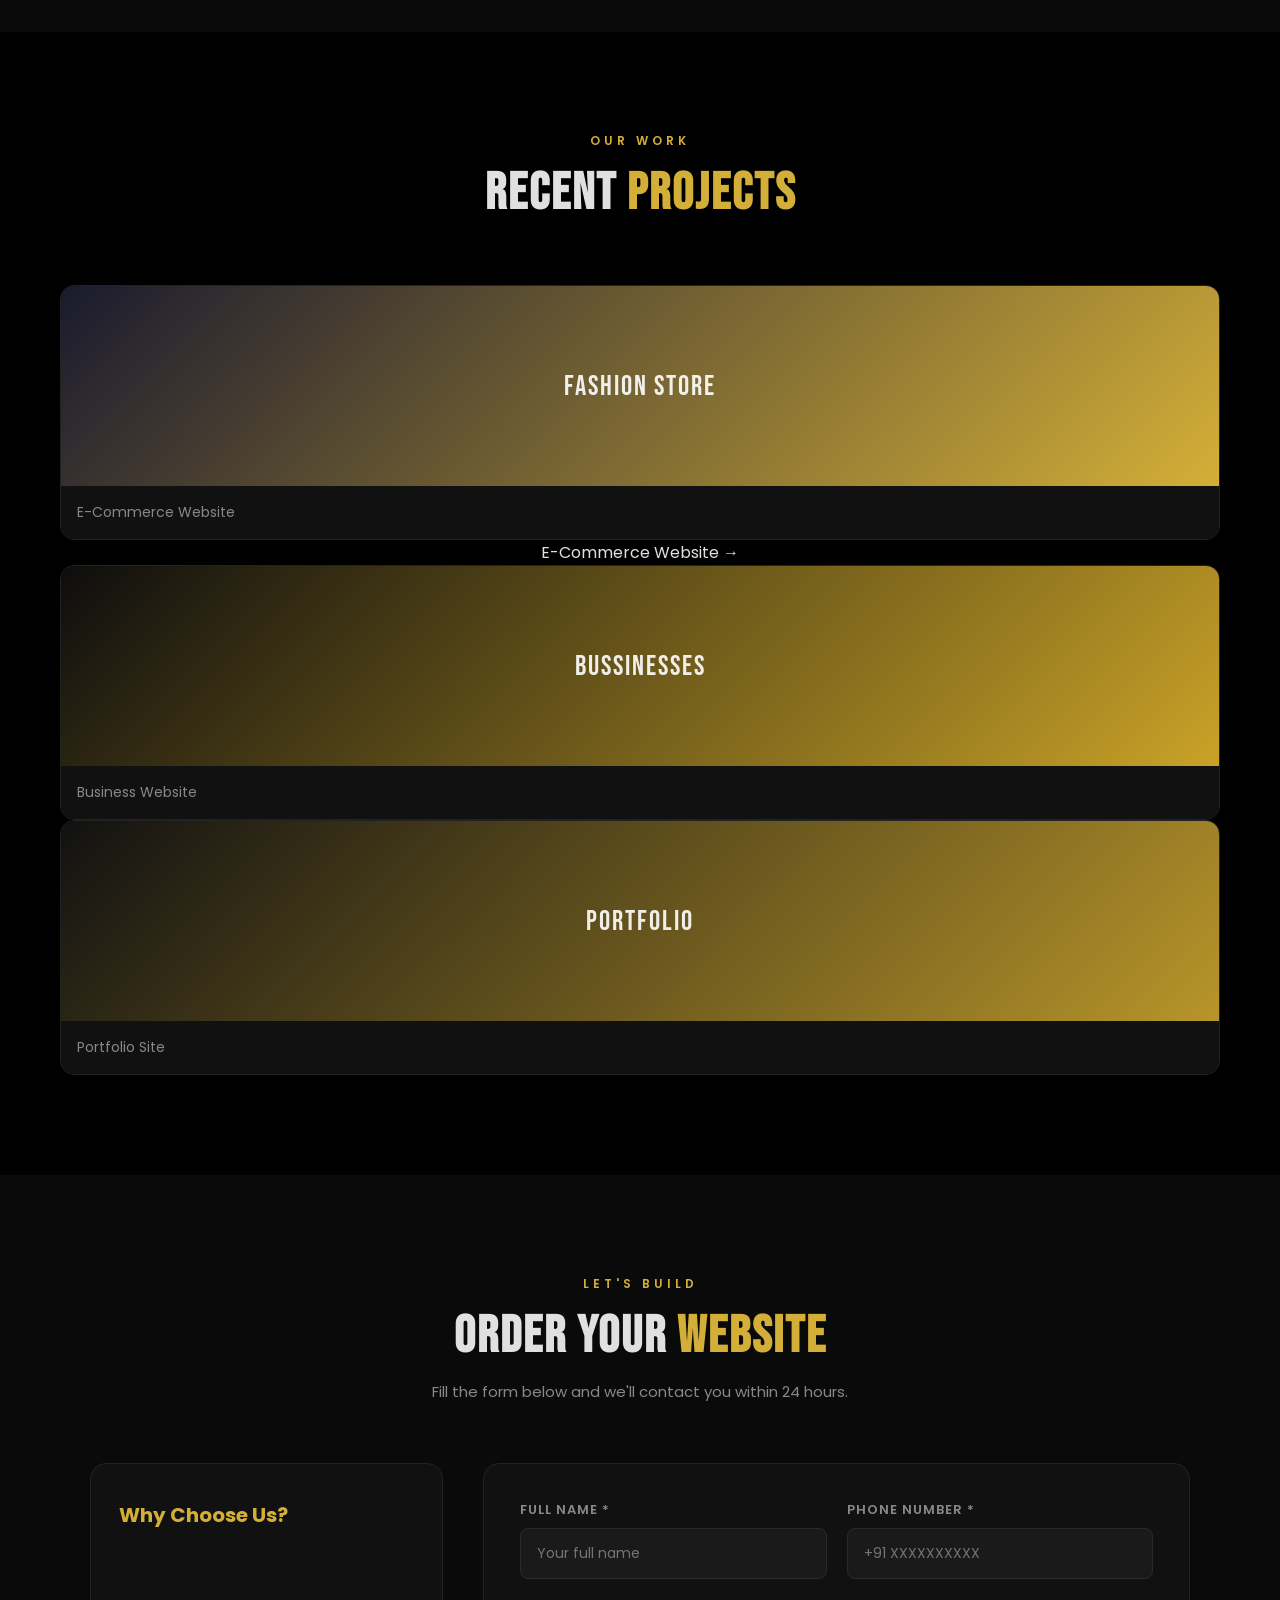
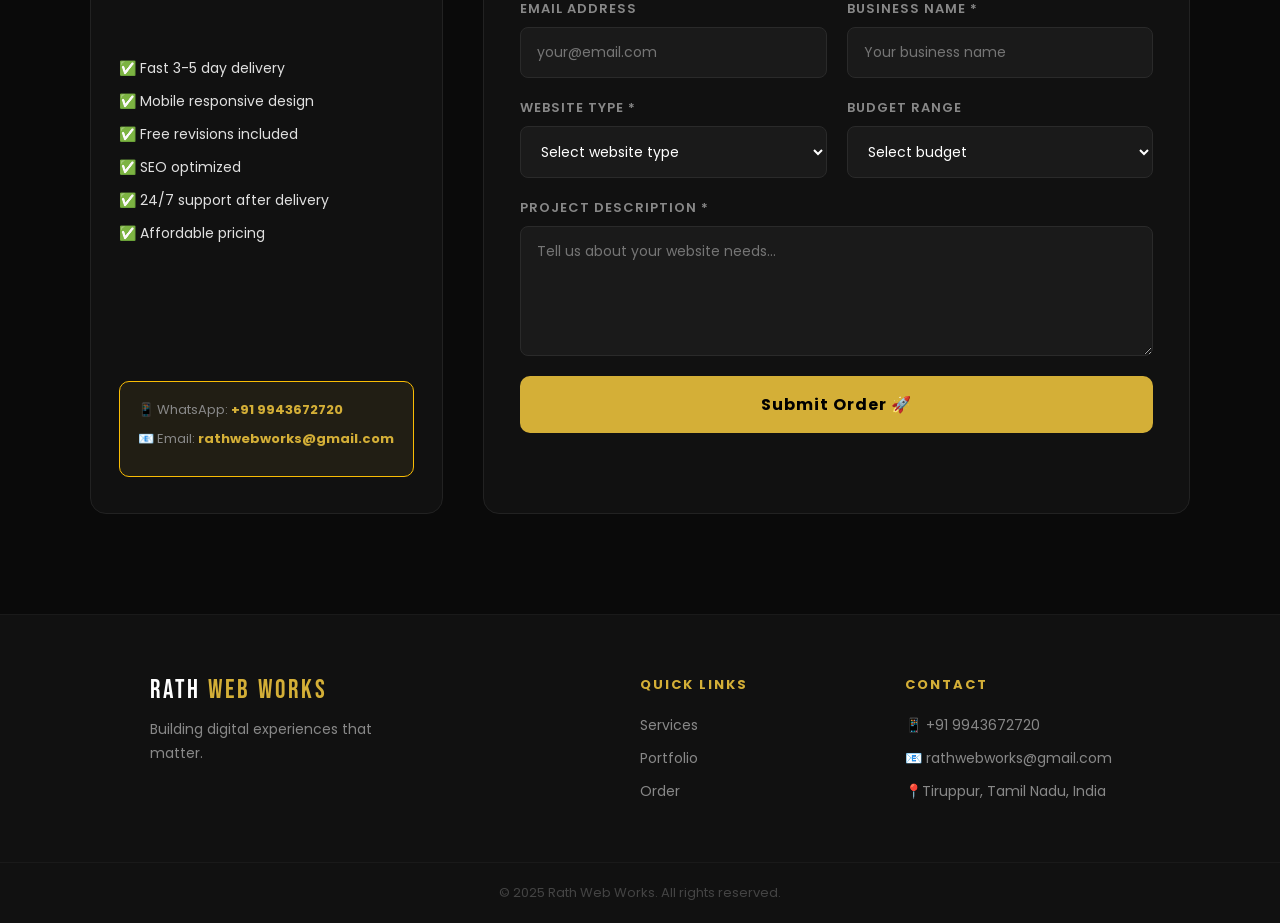
==== commit 618f6ce1: "Update index.html" ====
--- a/index.html
+++ b/index.html
@@ -115,11 +115,11 @@
       <p>E-Commerce Website →</p>
     </a>
     <div class="portfolio-card">
-      <div class="p-thumb" style="background: linear-gradient(135deg, #0d0d0d, #c9a227)"><span>Restaurant</span></div>
+      <div class="p-thumb" style="background: linear-gradient(135deg, #0d0d0d, #c9a227)"><span>Bussinesses</span></span></div>
       <p>Business Website</p>
     </div>
     <div class="portfolio-card">
-      <div class="p-thumb" style="background: linear-gradient(135deg, #111, #b8952a)"><span>Photography</span></div>
+      <div class="p-thumb" style="background: linear-gradient(135deg, #111, #b8952a)"><span>Portfolio</span></div>
       <p>Portfolio Site</p>
     </div>
   </div>
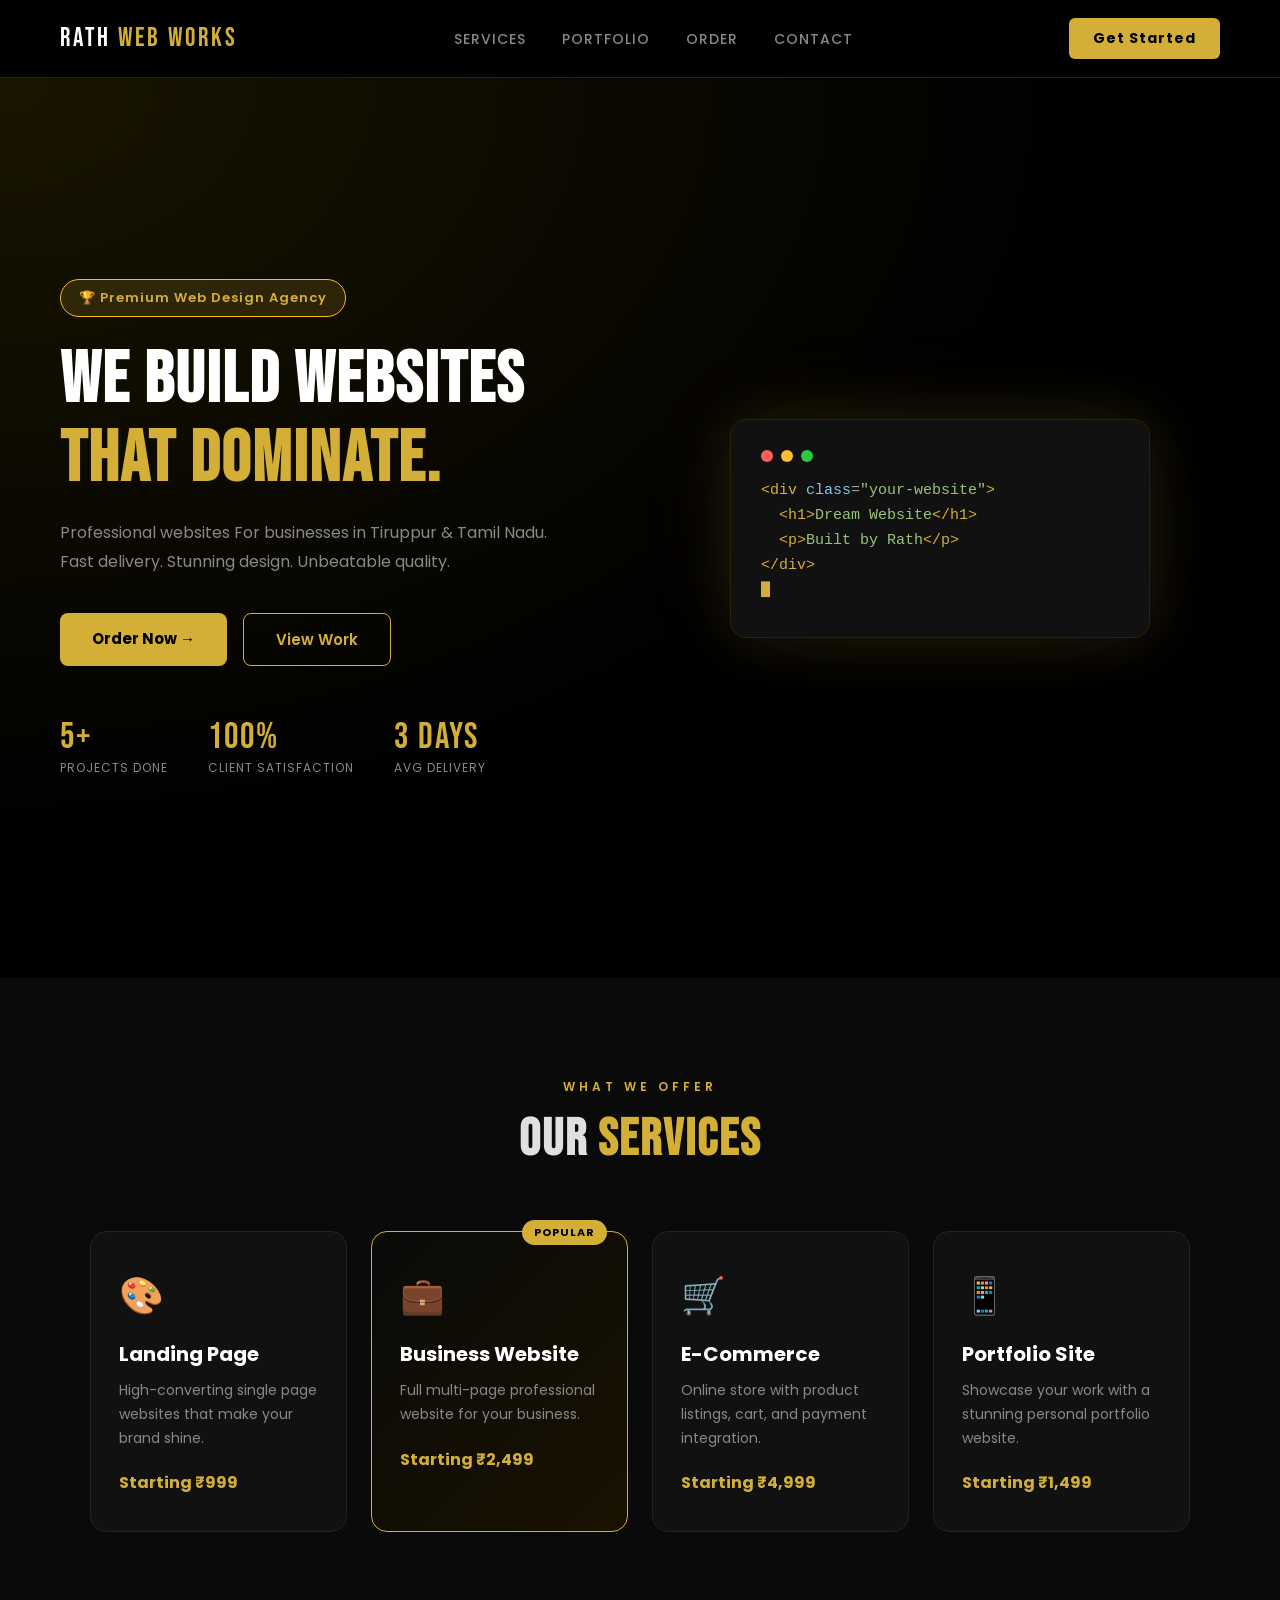
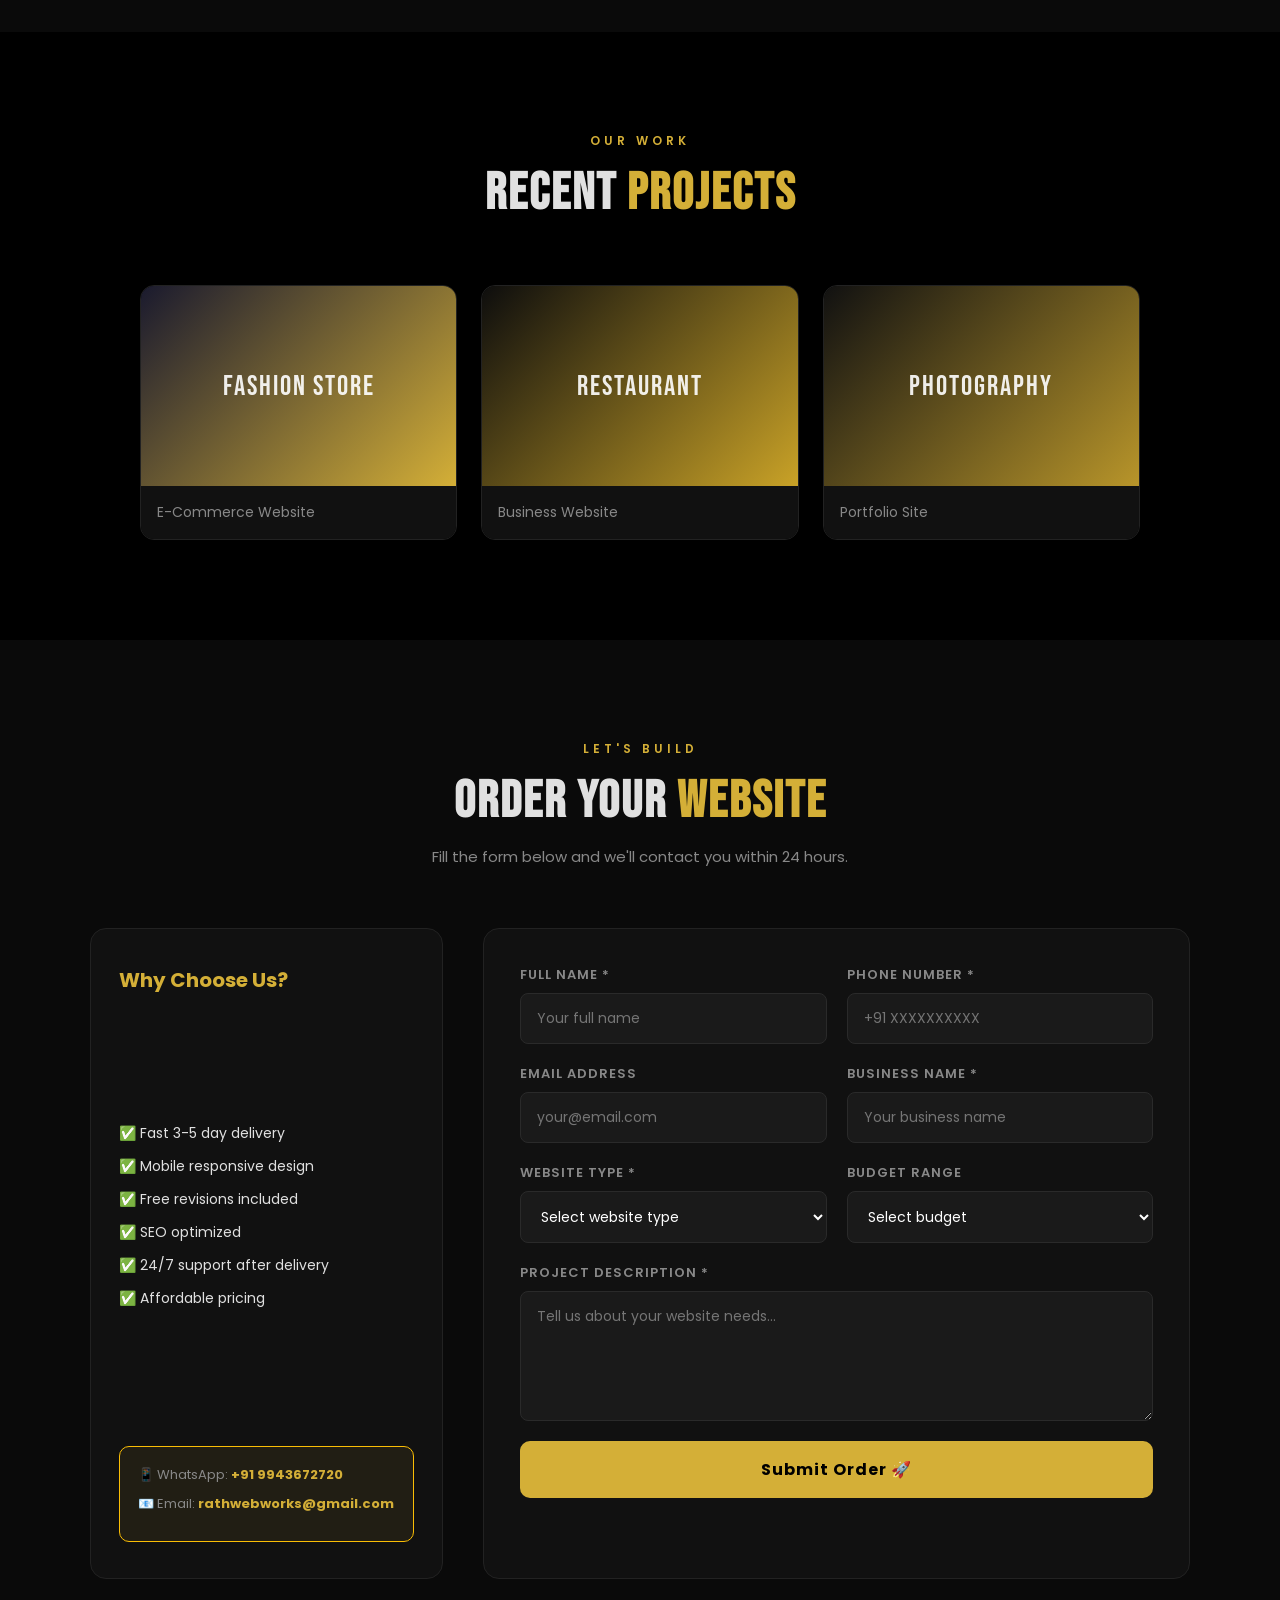
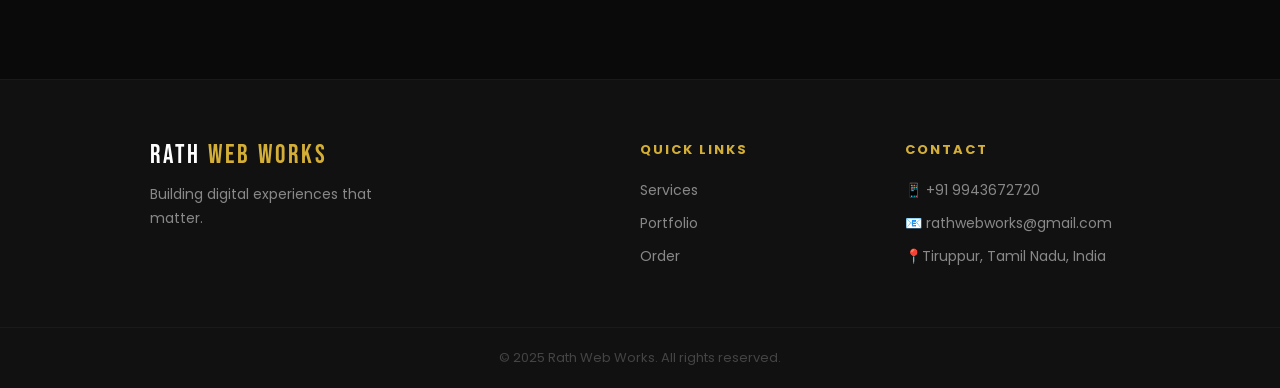
==== commit 400e469c: "Update index.html" ====
--- a/index.html
+++ b/index.html
@@ -105,21 +105,20 @@
     </div>
   </section>
 
-  <section class="portfolio" id="portfolio">
+ <section class="portfolio" id="portfolio">
   <div class="section-label">OUR WORK</div>
   <h2>Recent <span class="gold">Projects</span></h2>
-  <div class="portfolio-card">
-  <div class="p-thumb" style="background: linear-gradient(135deg, #1a1a2e, #D4AF37)"><span>Fashion Store</span></div>
-  <p>E-Commerce Website</p>
-</div>
-      <p>E-Commerce Website →</p>
-    </a>
+  <div class="portfolio-grid">
     <div class="portfolio-card">
-      <div class="p-thumb" style="background: linear-gradient(135deg, #0d0d0d, #c9a227)"><span>Bussinesses</span></span></div>
+      <div class="p-thumb" style="background: linear-gradient(135deg, #1a1a2e, #D4AF37)"><span>Fashion Store</span></div>
+      <p>E-Commerce Website</p>
+    </div>
+    <div class="portfolio-card">
+      <div class="p-thumb" style="background: linear-gradient(135deg, #0d0d0d, #c9a227)"><span>Restaurant</span></div>
       <p>Business Website</p>
     </div>
     <div class="portfolio-card">
-      <div class="p-thumb" style="background: linear-gradient(135deg, #111, #b8952a)"><span>Portfolio</span></div>
+      <div class="p-thumb" style="background: linear-gradient(135deg, #111, #b8952a)"><span>Photography</span></div>
       <p>Portfolio Site</p>
     </div>
   </div>
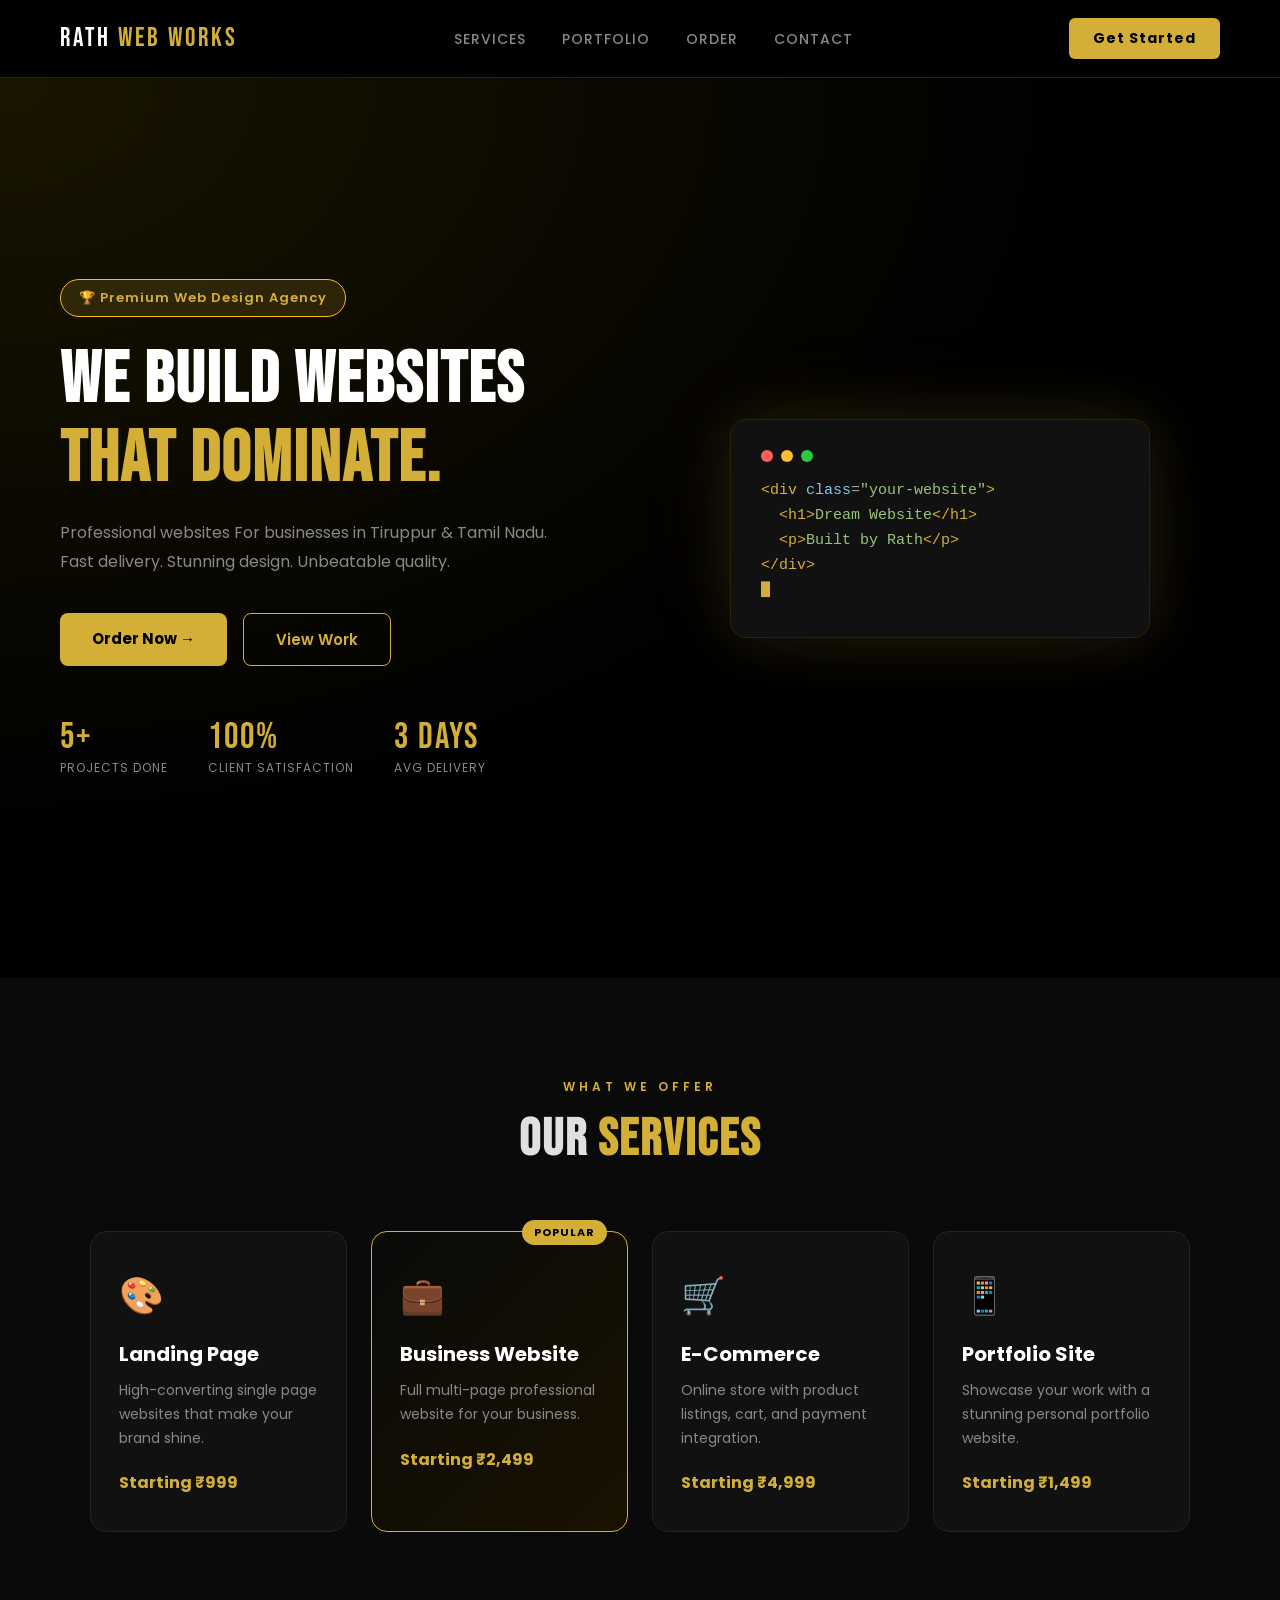
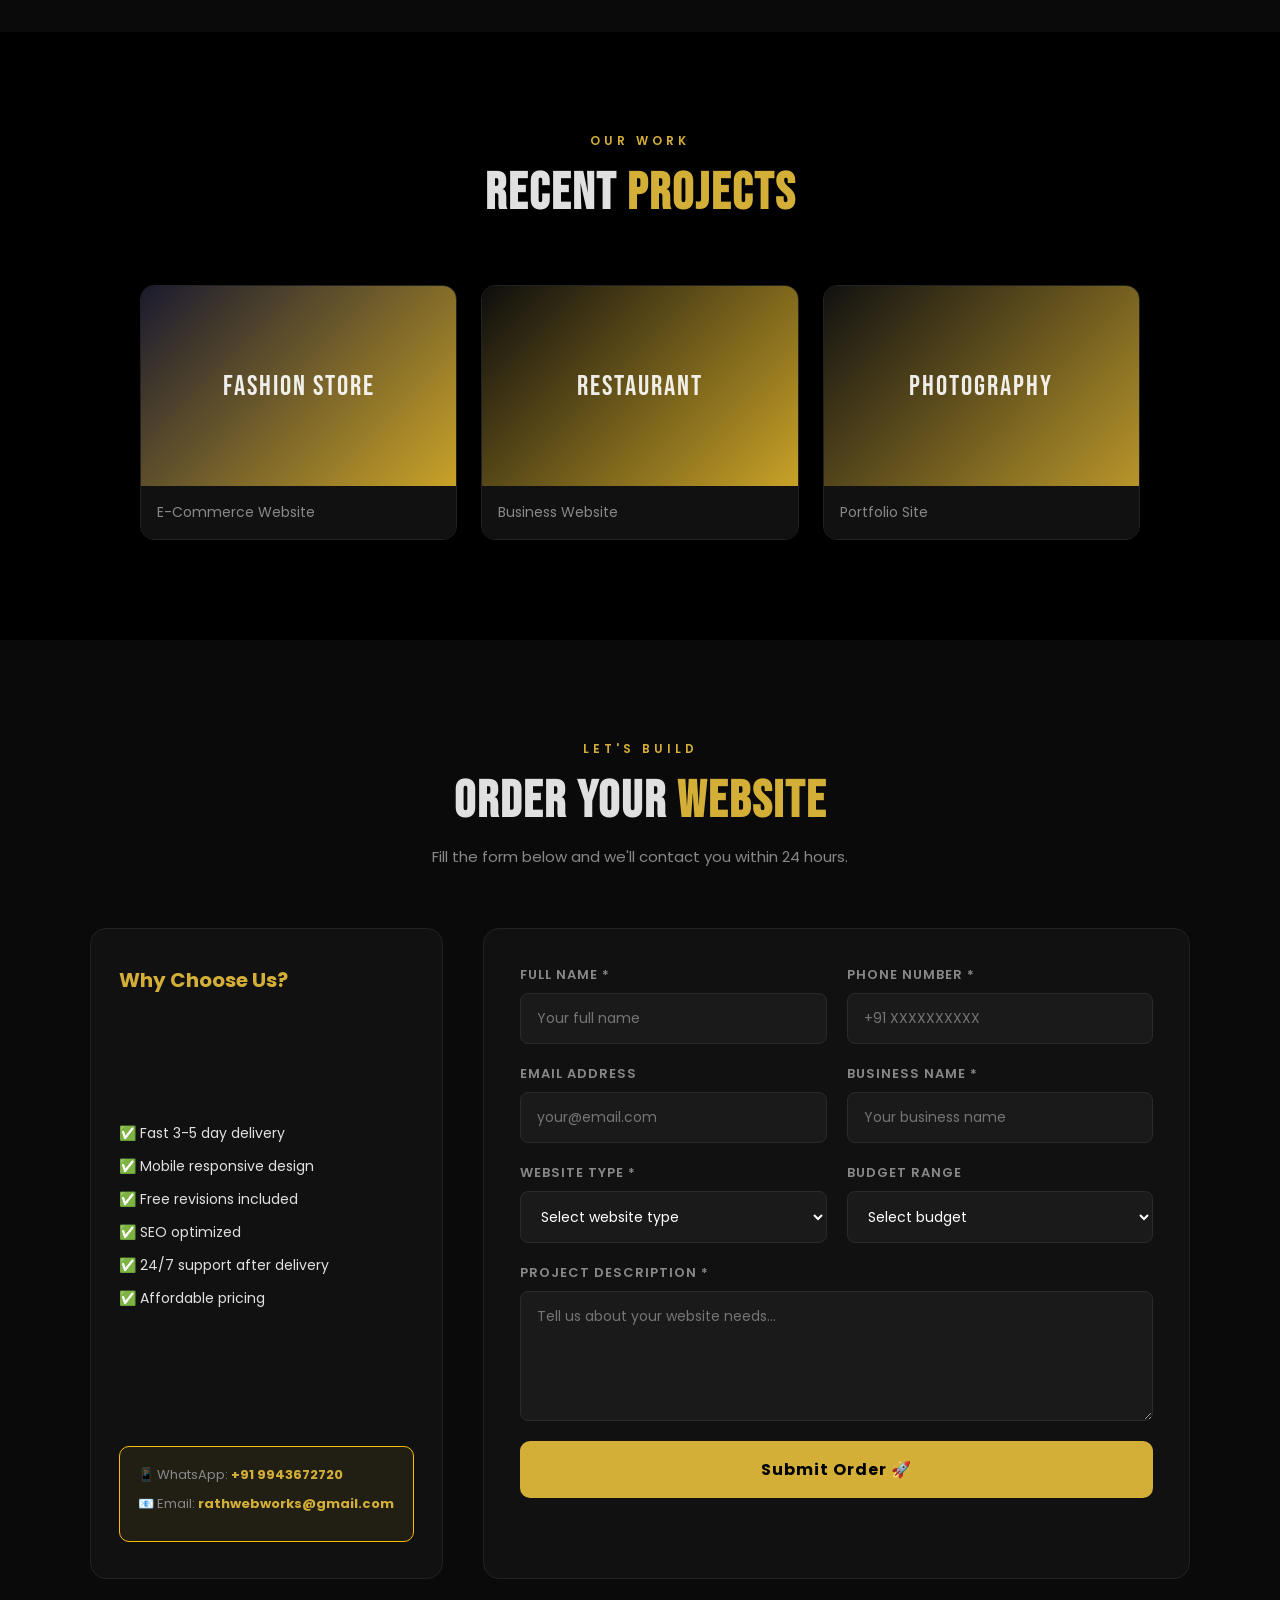
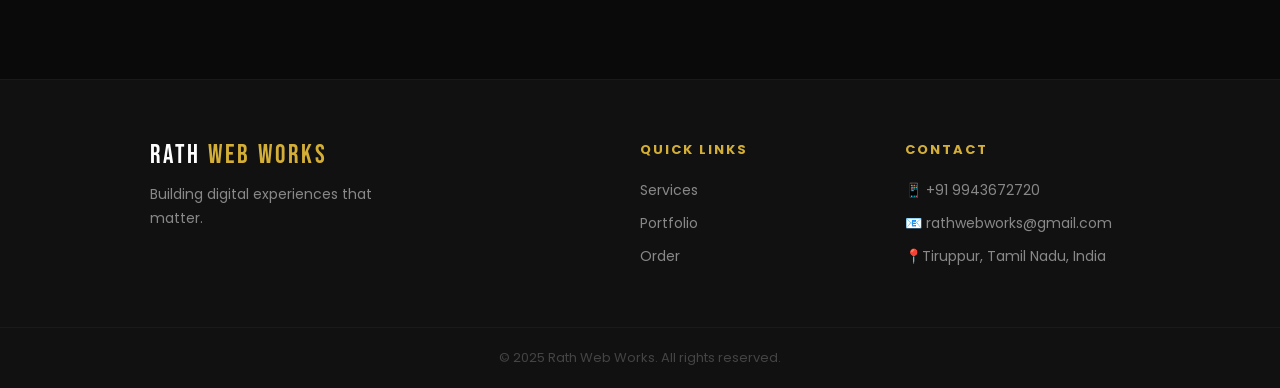
==== commit 5e9ba827: "Update index.html" ====
--- a/index.html
+++ b/index.html
@@ -110,7 +110,7 @@
   <h2>Recent <span class="gold">Projects</span></h2>
   <div class="portfolio-grid">
     <div class="portfolio-card">
-      <div class="p-thumb" style="background: linear-gradient(135deg, #1a1a2e, #D4AF37)"><span>Fashion Store</span></div>
+      <div class="p-thumb" style="background: linear-gradient(135deg, #1a1a2e, #c9a227)"><span>Fashion Store</span></div>
       <p>E-Commerce Website</p>
     </div>
     <div class="portfolio-card">
--- a/style.css
+++ b/style.css
@@ -368,8 +368,6 @@
   overflow: hidden;
   border: 1px solid #222;
   transition: transform 0.3s, border-color 0.3s;
-  text-decoration: none;
-  display: block;
 }
 
 .portfolio-card:hover {
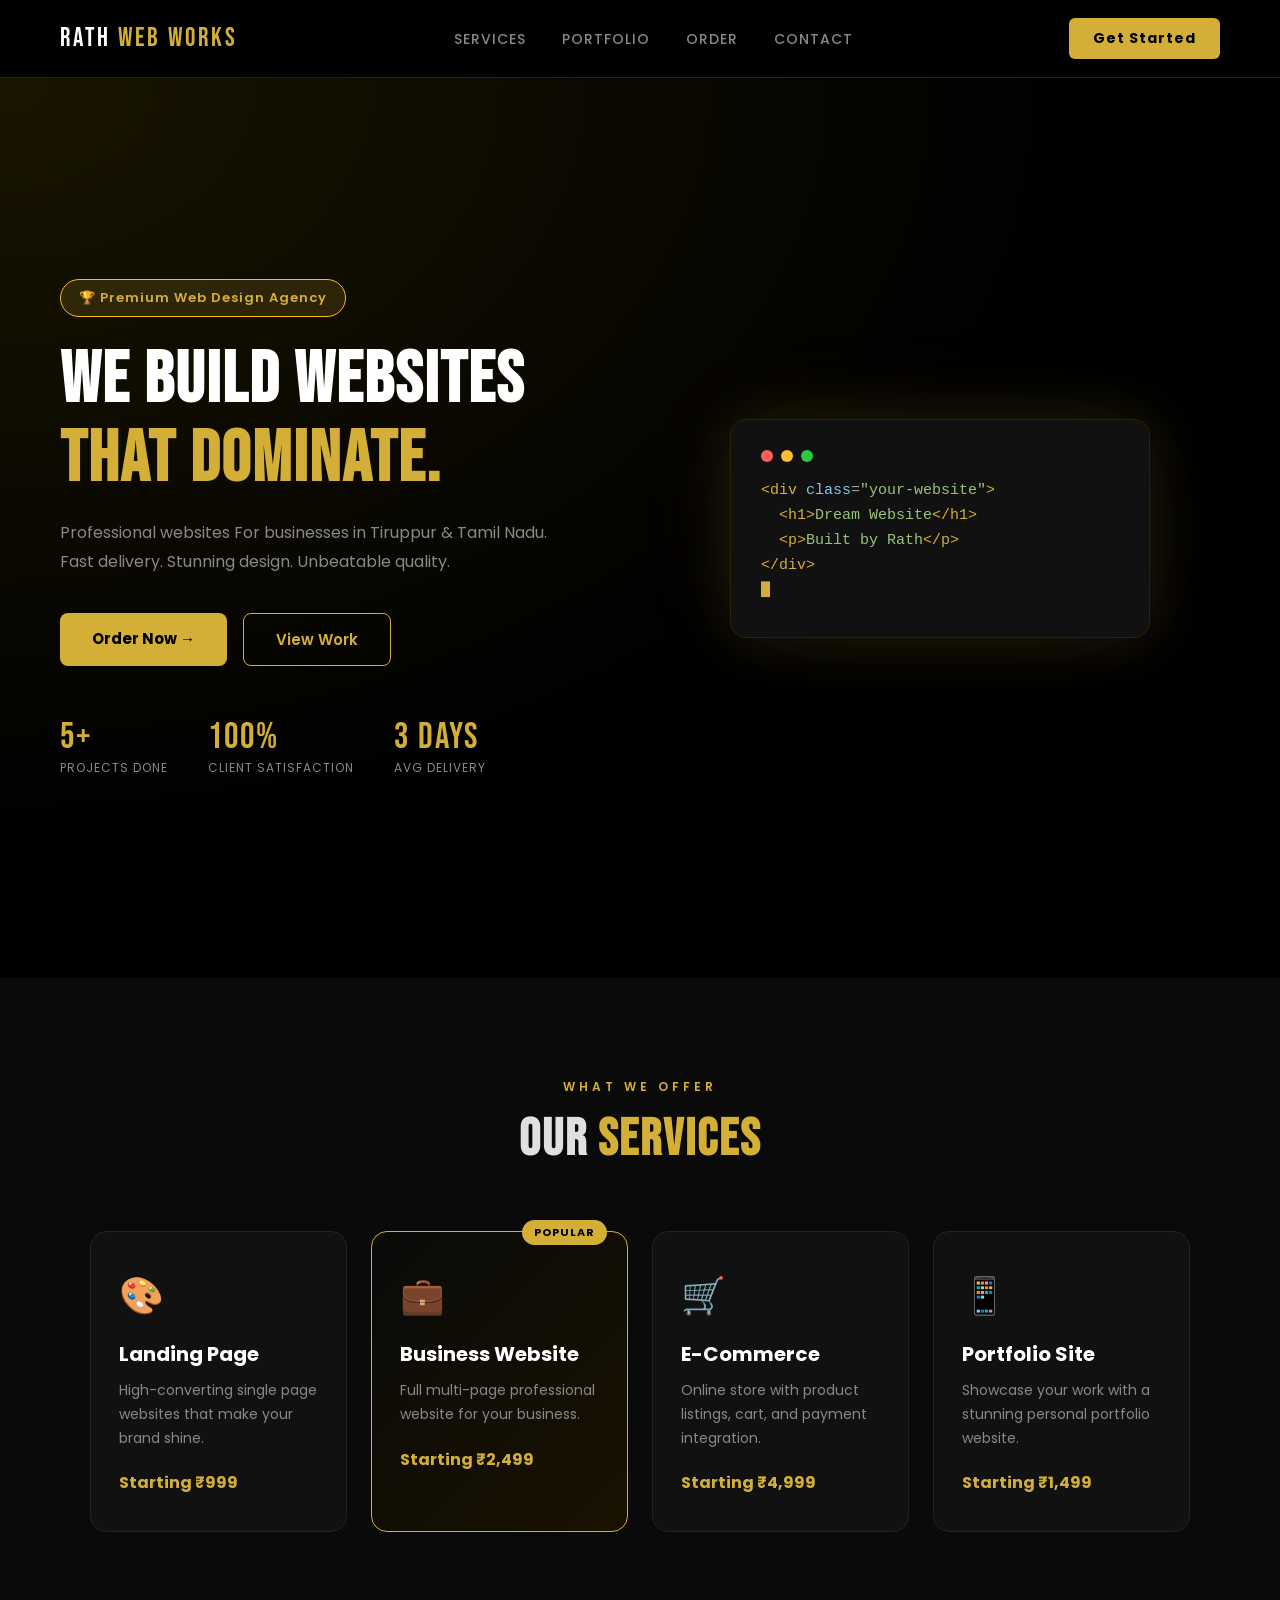
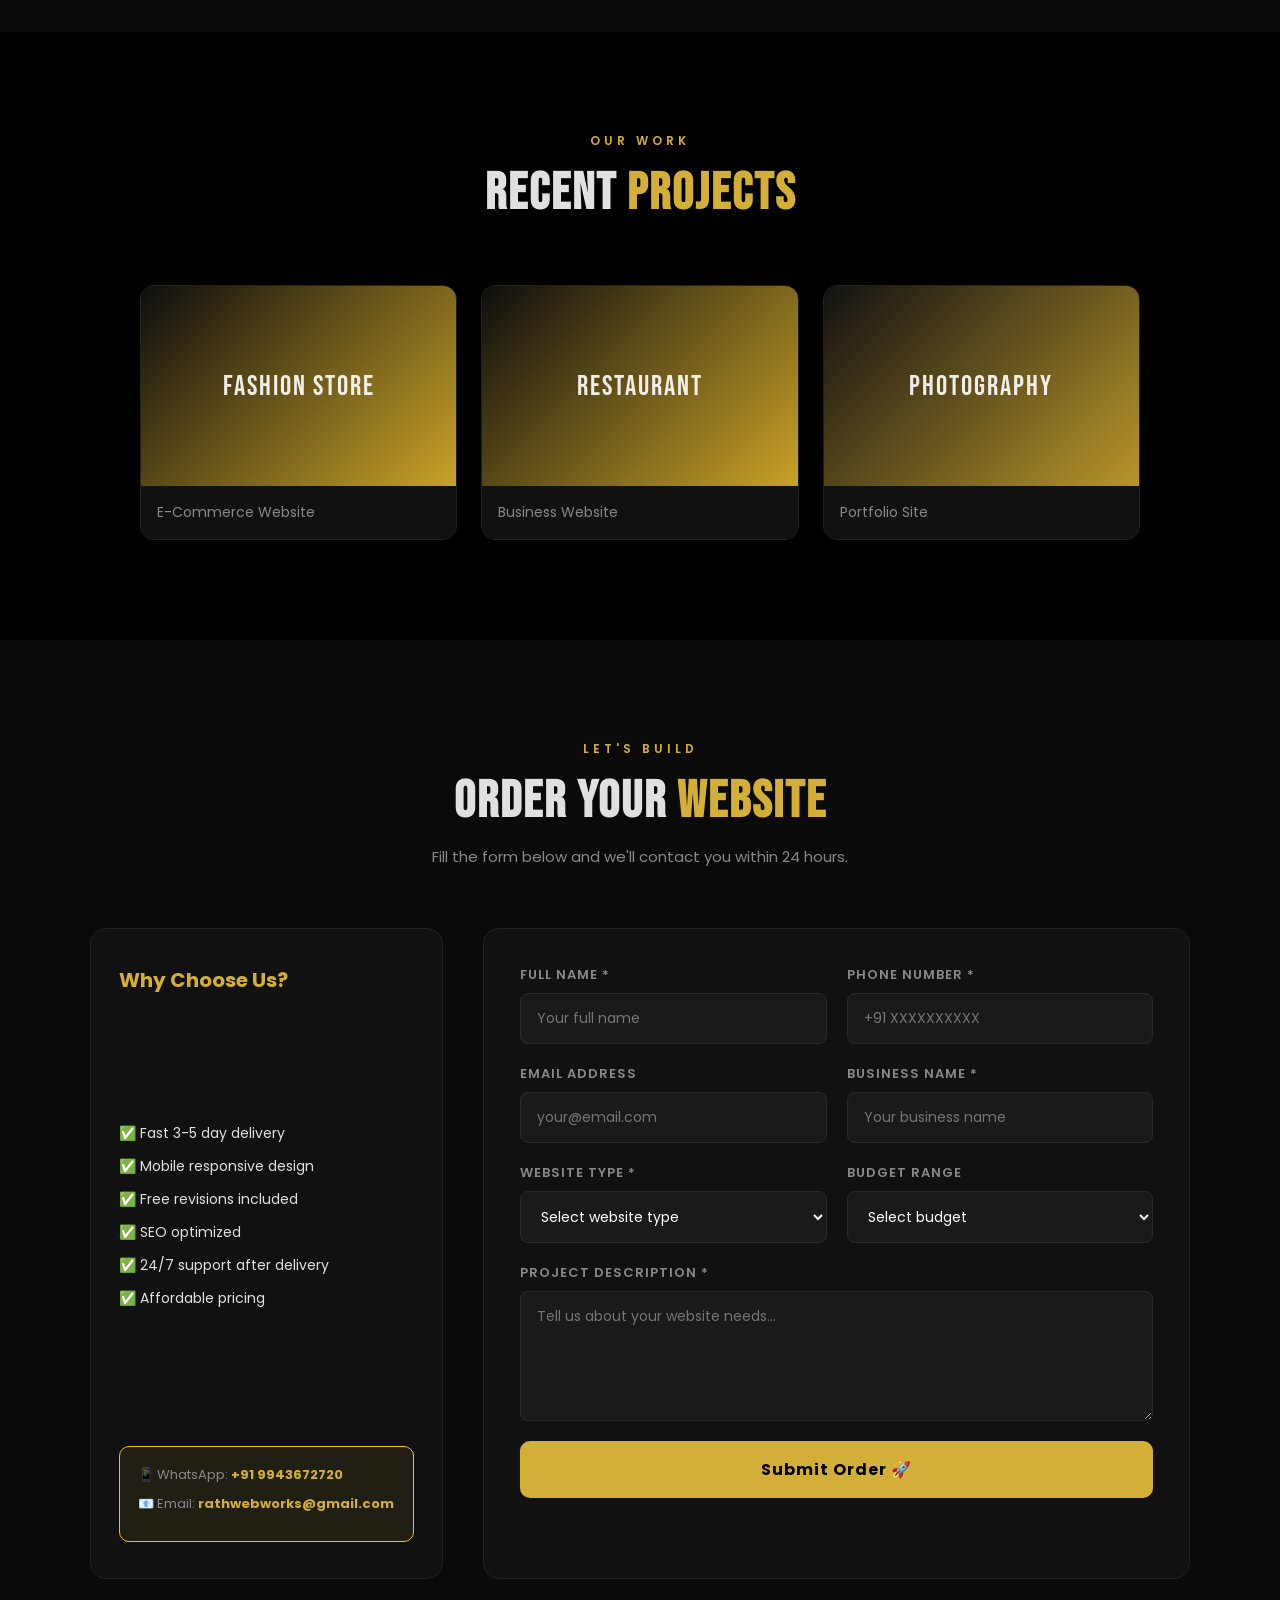
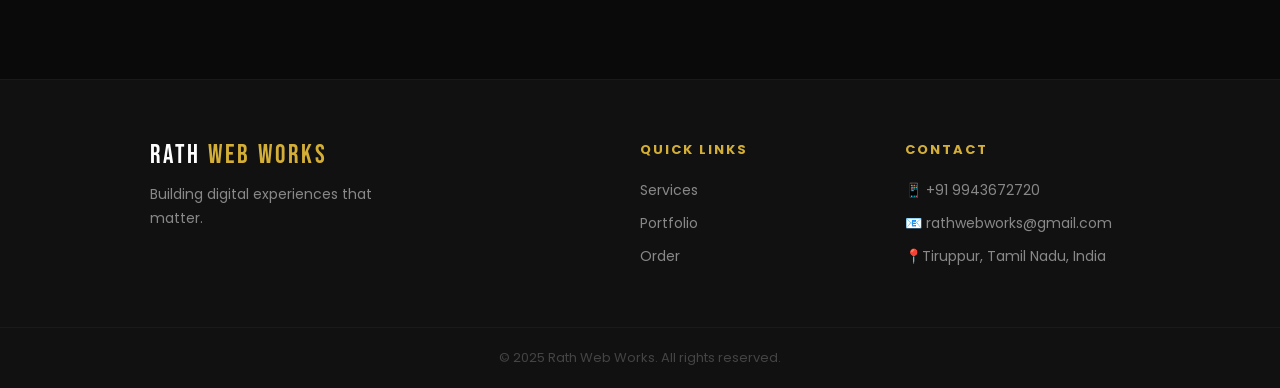
==== commit 9f5cd64a: "Fix HTML encoding issues in index.html" ====
--- a/index.html
+++ b/index.html
@@ -110,7 +110,7 @@
   <h2>Recent <span class="gold">Projects</span></h2>
   <div class="portfolio-grid">
     <div class="portfolio-card">
-      <div class="p-thumb" style="background: linear-gradient(135deg, #1a1a2e, #c9a227)"><span>Fashion Store</span></div>
+      <div class="p-thumb" style="background: linear-gradient(135deg, #0d0d0d, #c9a227)"><span>Fashion Store</span></div>
       <p>E-Commerce Website</p>
     </div>
     <div class="portfolio-card">
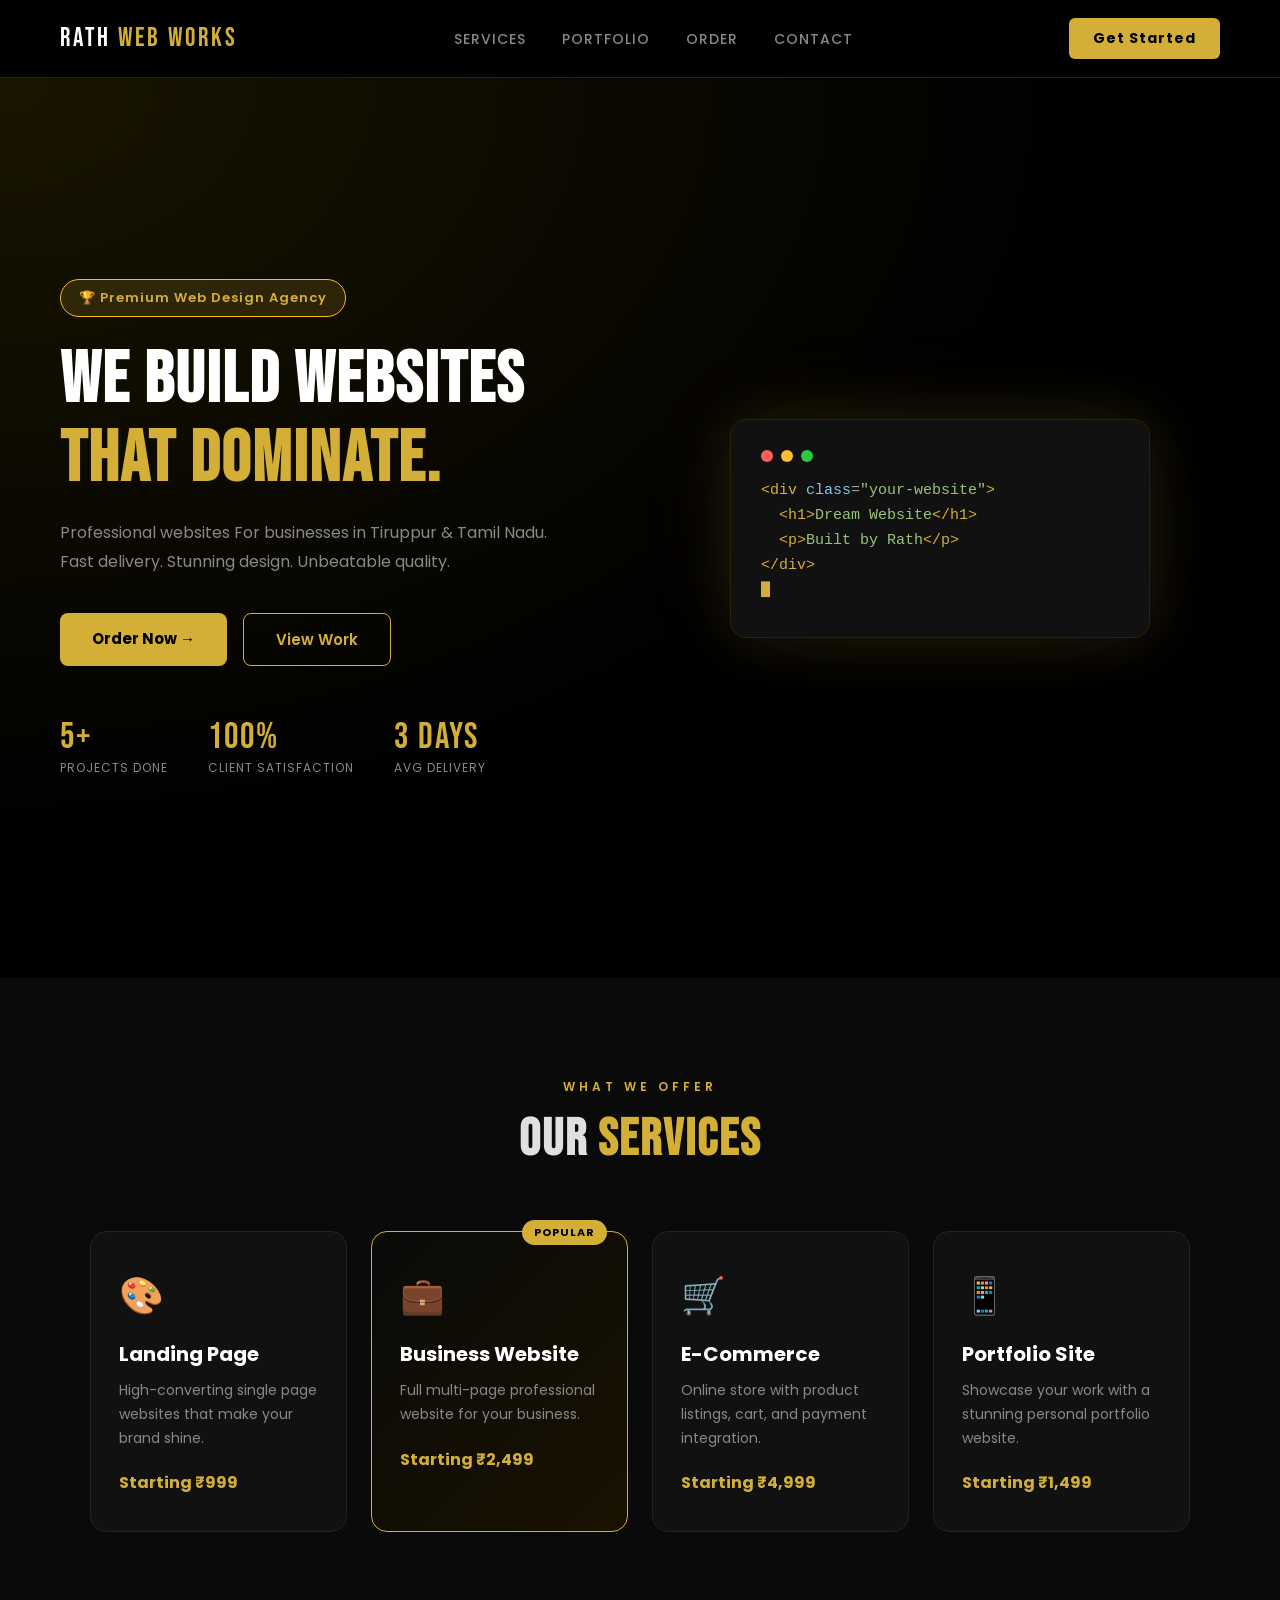
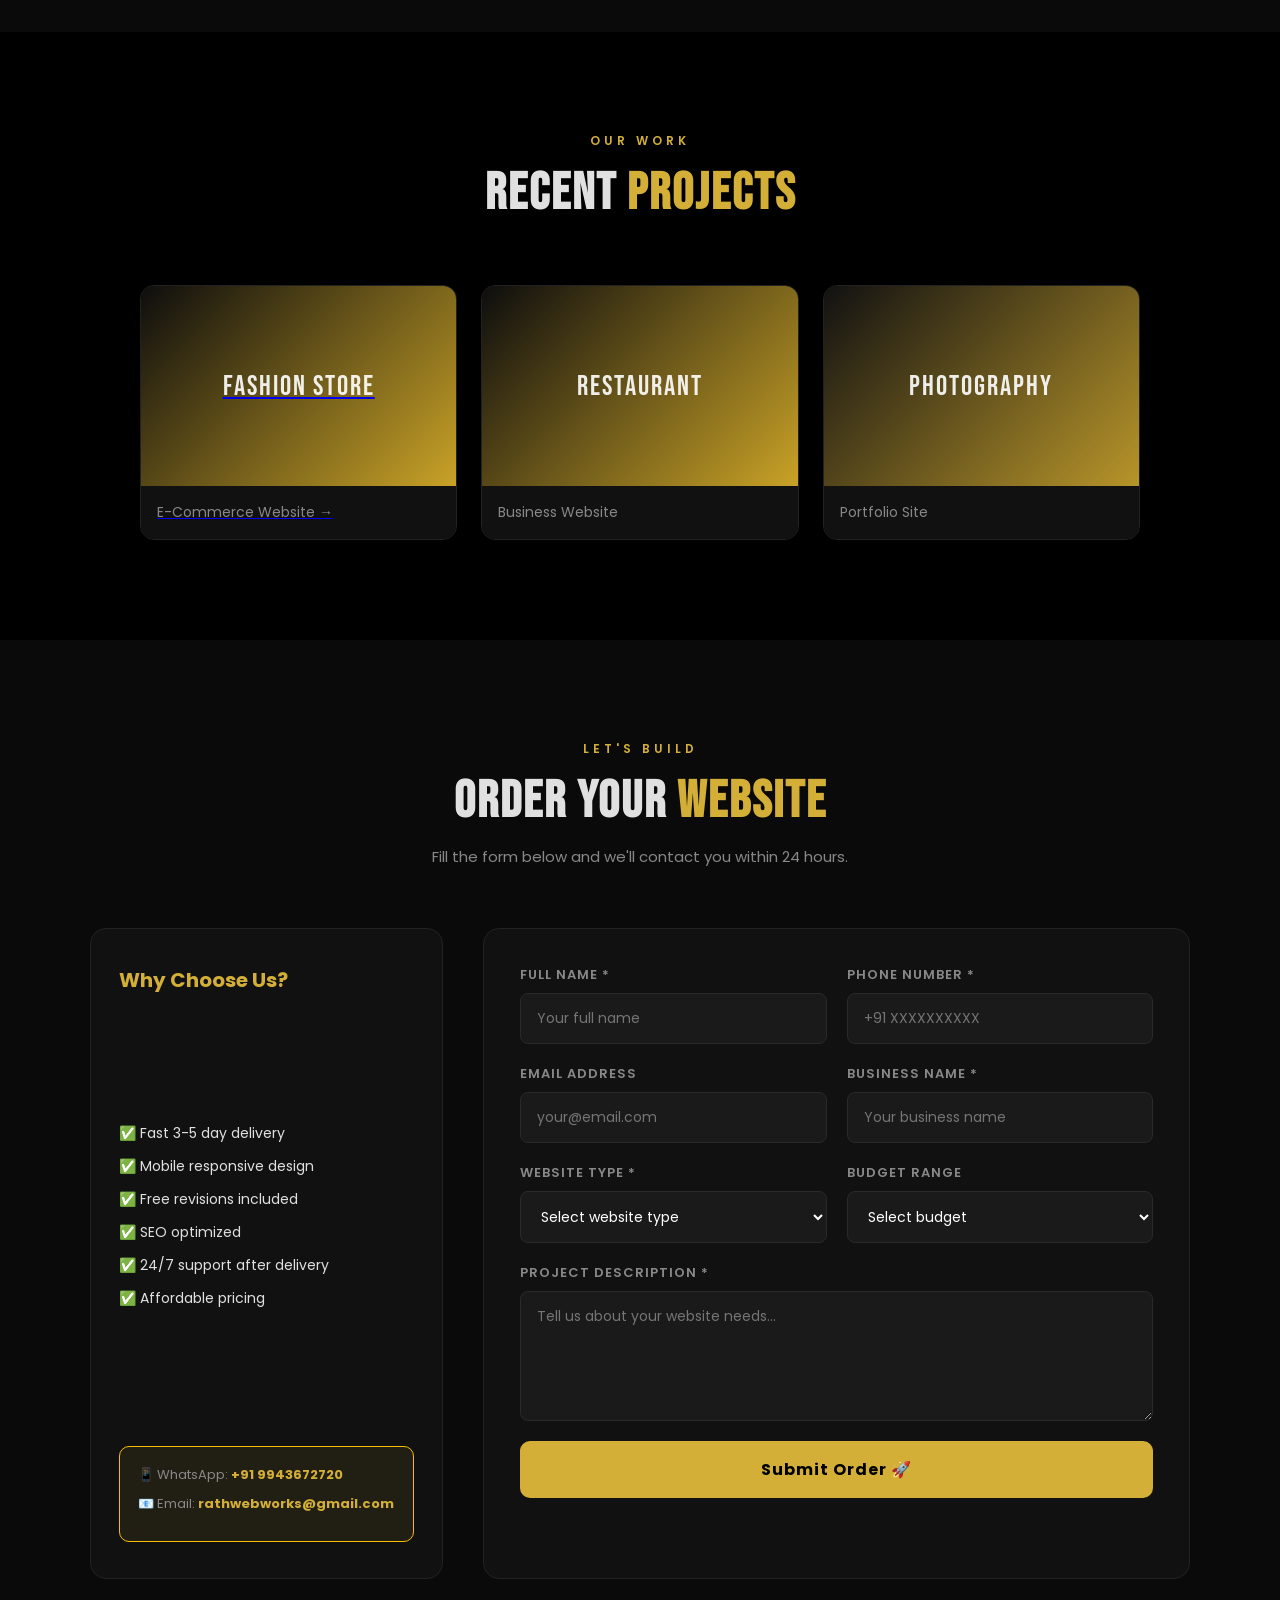
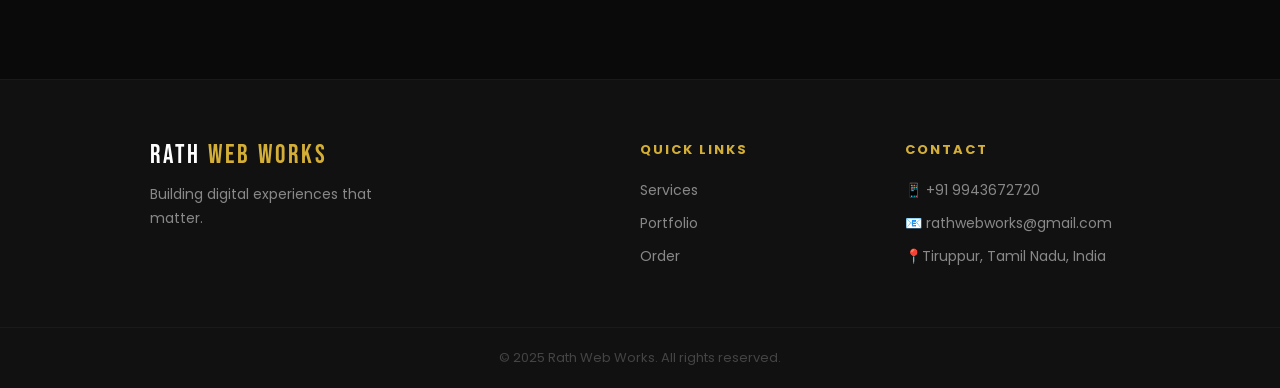
==== commit 0c6d428e: "Update index.html" ====
--- a/index.html
+++ b/index.html
@@ -109,10 +109,10 @@
   <div class="section-label">OUR WORK</div>
   <h2>Recent <span class="gold">Projects</span></h2>
   <div class="portfolio-grid">
-    <div class="portfolio-card">
-      <div class="p-thumb" style="background: linear-gradient(135deg, #0d0d0d, #c9a227)"><span>Fashion Store</span></div>
-      <p>E-Commerce Website</p>
-    </div>
+   <a href="ecommerce.html" target="_blank" class="portfolio-card">
+  <div class="p-thumb" style="background: linear-gradient(135deg, #0d0d0d, #c9a227)"><span>Fashion Store</span></div>
+  <p>E-Commerce Website →</p>
+</a>
     <div class="portfolio-card">
       <div class="p-thumb" style="background: linear-gradient(135deg, #0d0d0d, #c9a227)"><span>Restaurant</span></div>
       <p>Business Website</p>
--- a/style.css
+++ b/style.css
@@ -602,3 +602,121 @@
   .success-msg { grid-column: 1; }
   .footer-top { grid-template-columns: 1fr; padding: 40px 24px; }
 }
+
+/* DEMO PAGES */
+.demo-hero {
+  padding: 100px 60px 60px;
+  text-align: center;
+  background: radial-gradient(ellipse at top, #1a1500 0%, #000 60%);
+}
+
+.demo-hero h1 {
+  font-family: 'Bebas Neue', cursive;
+  font-size: 56px;
+  letter-spacing: 2px;
+  margin: 16px 0;
+  color: #fff;
+}
+
+.demo-sub {
+  color: var(--text-muted);
+  font-size: 15px;
+  max-width: 500px;
+  margin: 0 auto;
+}
+
+.demo-grid {
+  display: grid;
+  grid-template-columns: repeat(auto-fit, minmax(300px, 1fr));
+  gap: 30px;
+  padding: 60px;
+  max-width: 1200px;
+  margin: 0 auto;
+}
+
+.demo-card {
+  background: var(--black3);
+  border: 1px solid #222;
+  border-radius: 16px;
+  overflow: hidden;
+  text-decoration: none;
+  color: var(--text);
+  display: block;
+  transition: transform 0.3s, border-color 0.3s;
+}
+
+.demo-card:hover {
+  transform: translateY(-6px);
+  border-color: var(--gold-dark);
+}
+
+.demo-card.disabled {
+  opacity: 0.5;
+  cursor: not-allowed;
+}
+
+.demo-img {
+  height: 200px;
+  background-size: cover;
+  background-position: center;
+  position: relative;
+}
+
+.demo-badge {
+  position: absolute;
+  top: 12px;
+  right: 12px;
+  background: var(--gold);
+  color: #000;
+  font-size: 11px;
+  font-weight: 700;
+  padding: 5px 14px;
+  border-radius: 50px;
+  letter-spacing: 1px;
+}
+
+.demo-badge.coming {
+  background: #555;
+  color: #fff;
+}
+
+.demo-info {
+  padding: 24px;
+}
+
+.demo-info h3 {
+  font-size: 18px;
+  font-weight: 700;
+  margin-bottom: 8px;
+  color: #fff;
+}
+
+.demo-info p {
+  font-size: 13px;
+  color: var(--text-muted);
+  line-height: 1.6;
+  margin-bottom: 16px;
+}
+
+.demo-link {
+  color: var(--gold);
+  font-size: 13px;
+  font-weight: 600;
+}
+
+.demo-cta {
+  text-align: center;
+  padding: 80px 20px;
+  background: var(--black2);
+}
+
+.demo-cta h2 {
+  font-family: 'Bebas Neue', cursive;
+  font-size: 36px;
+  margin-bottom: 12px;
+}
+
+.demo-cta p {
+  color: var(--text-muted);
+  margin-bottom: 28px;
+}
